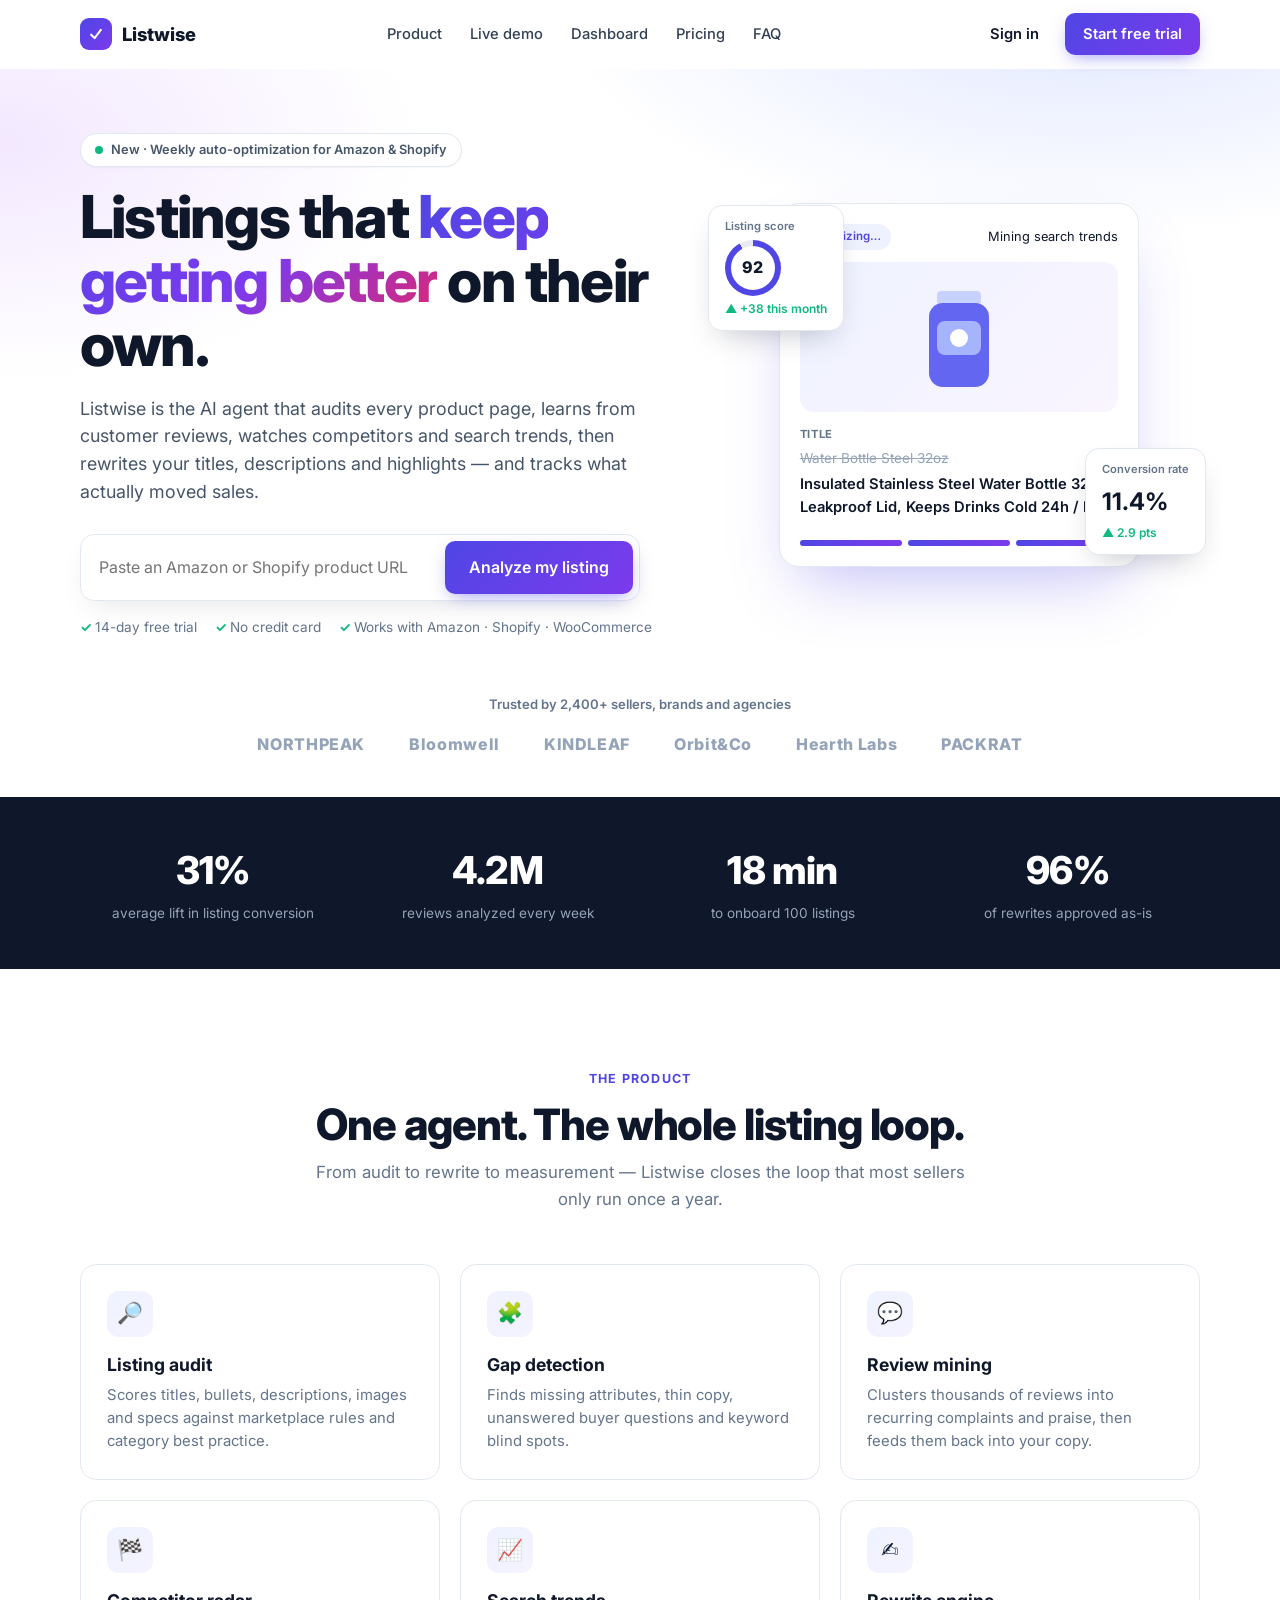
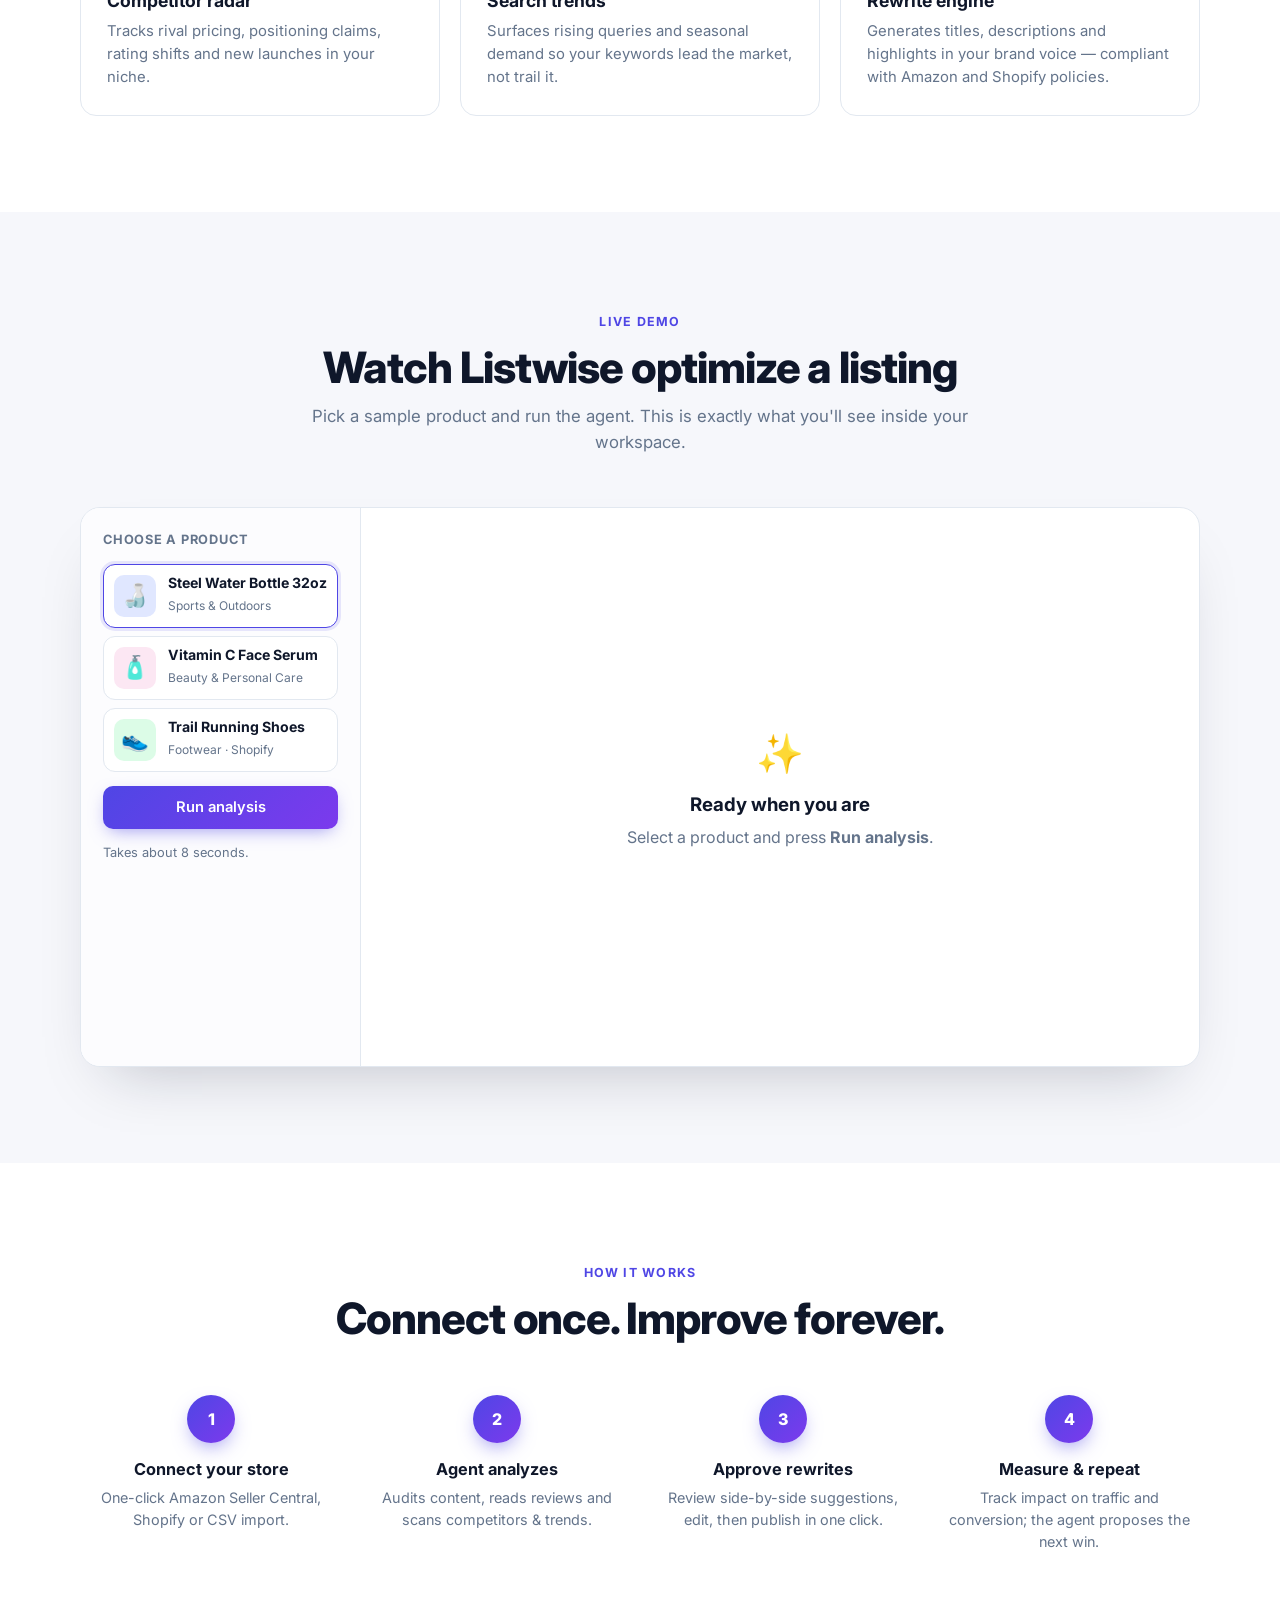
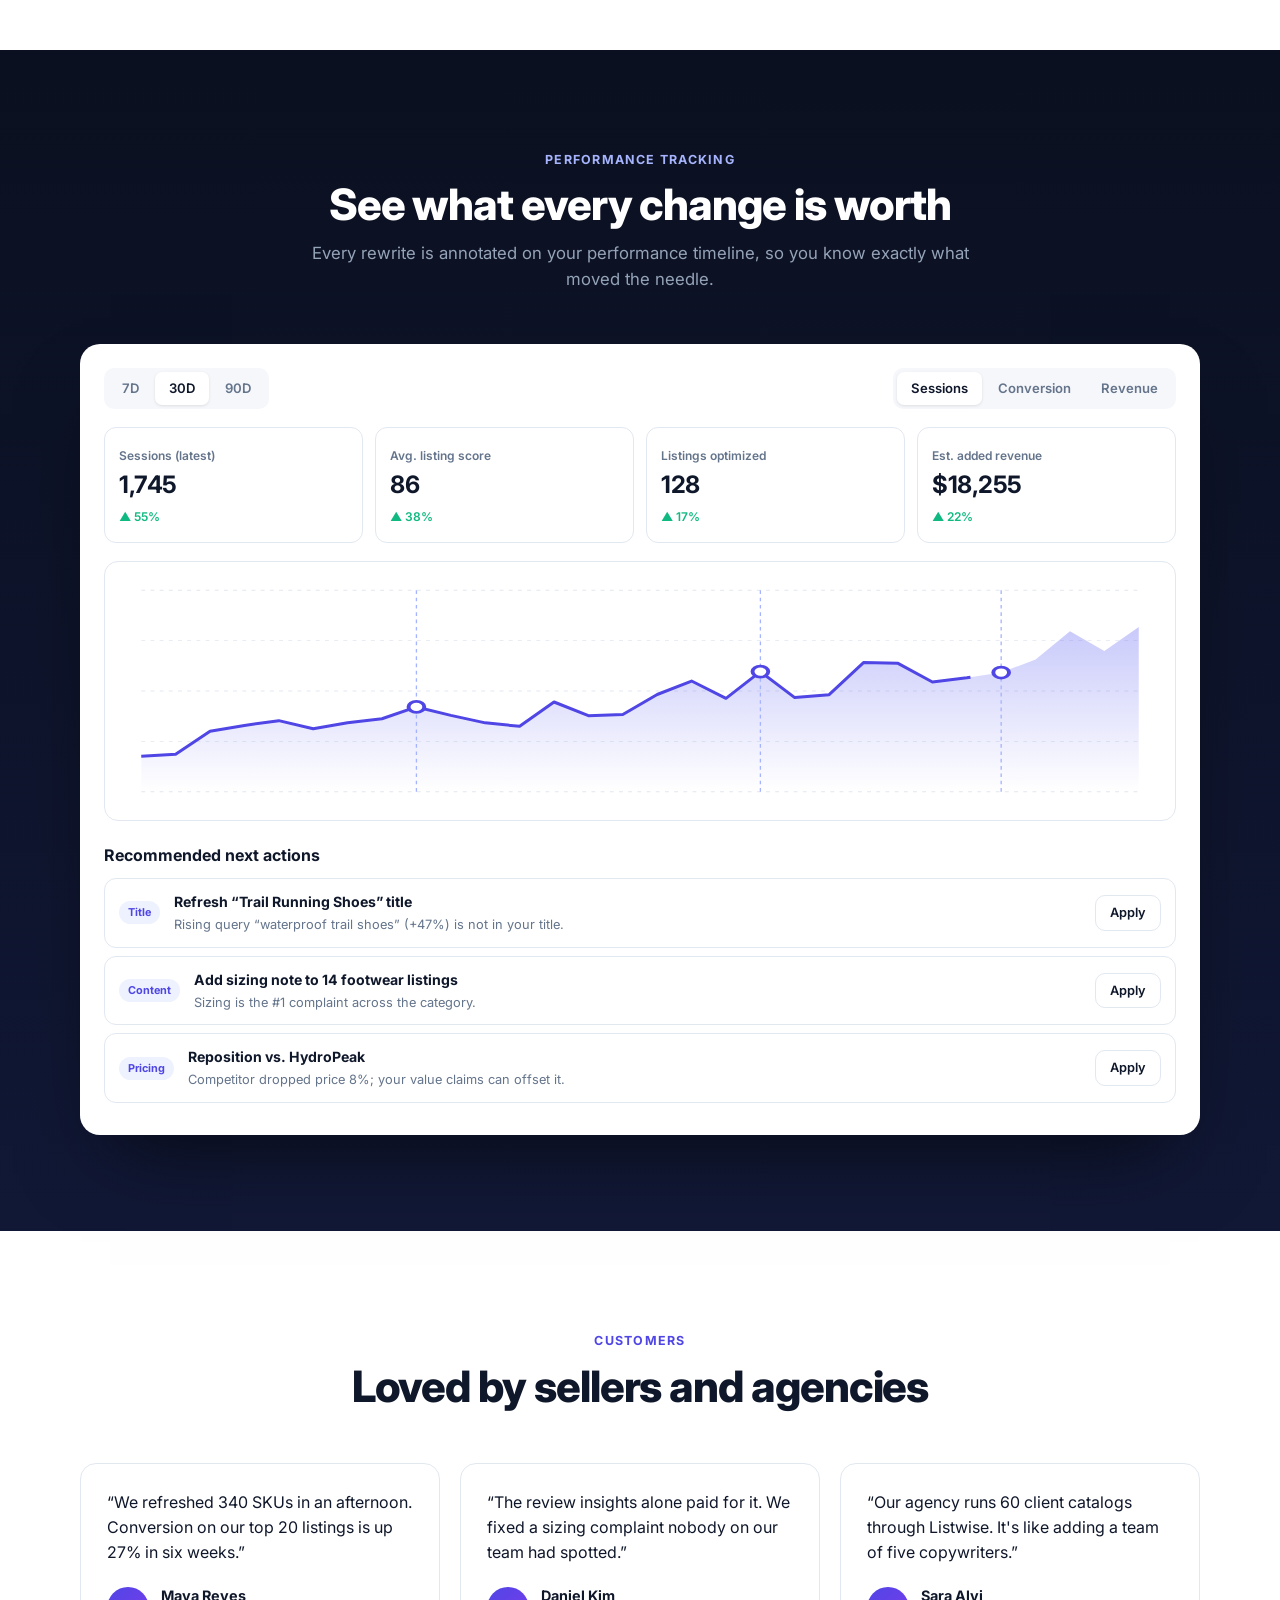
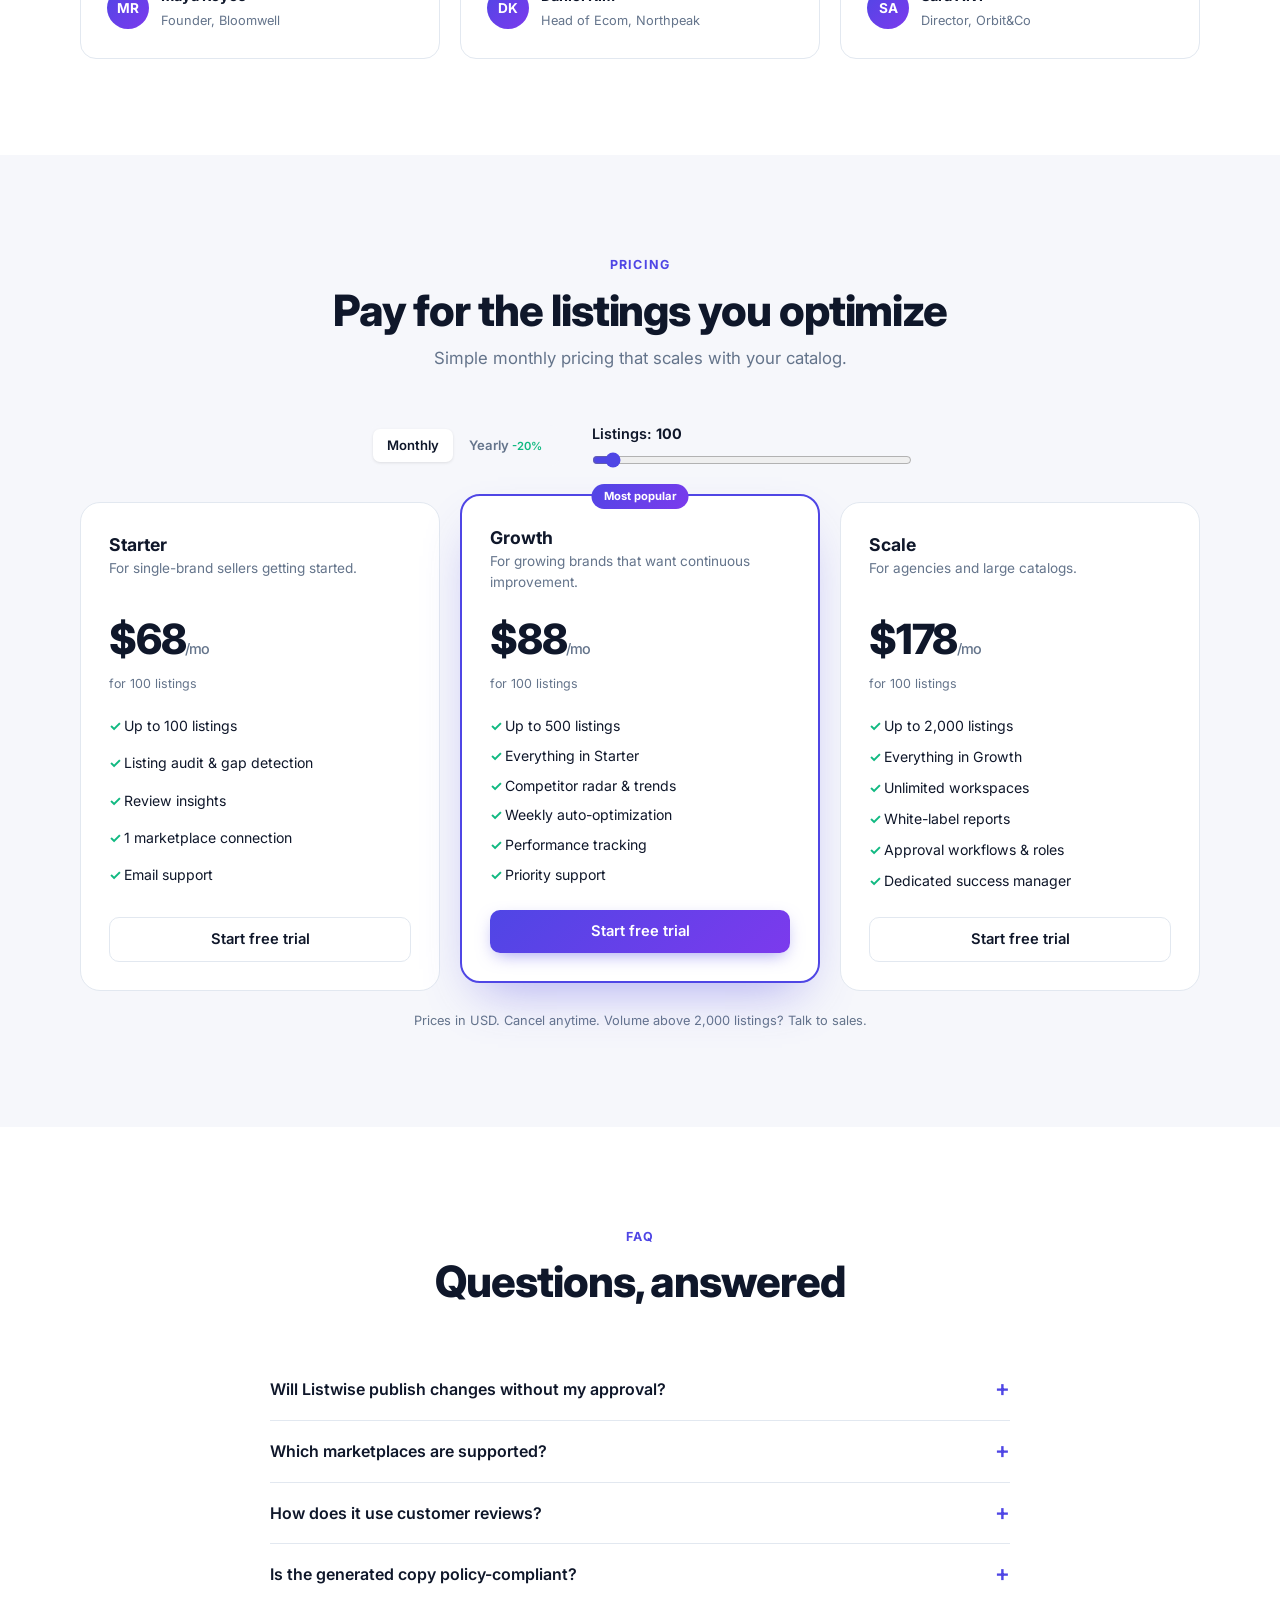
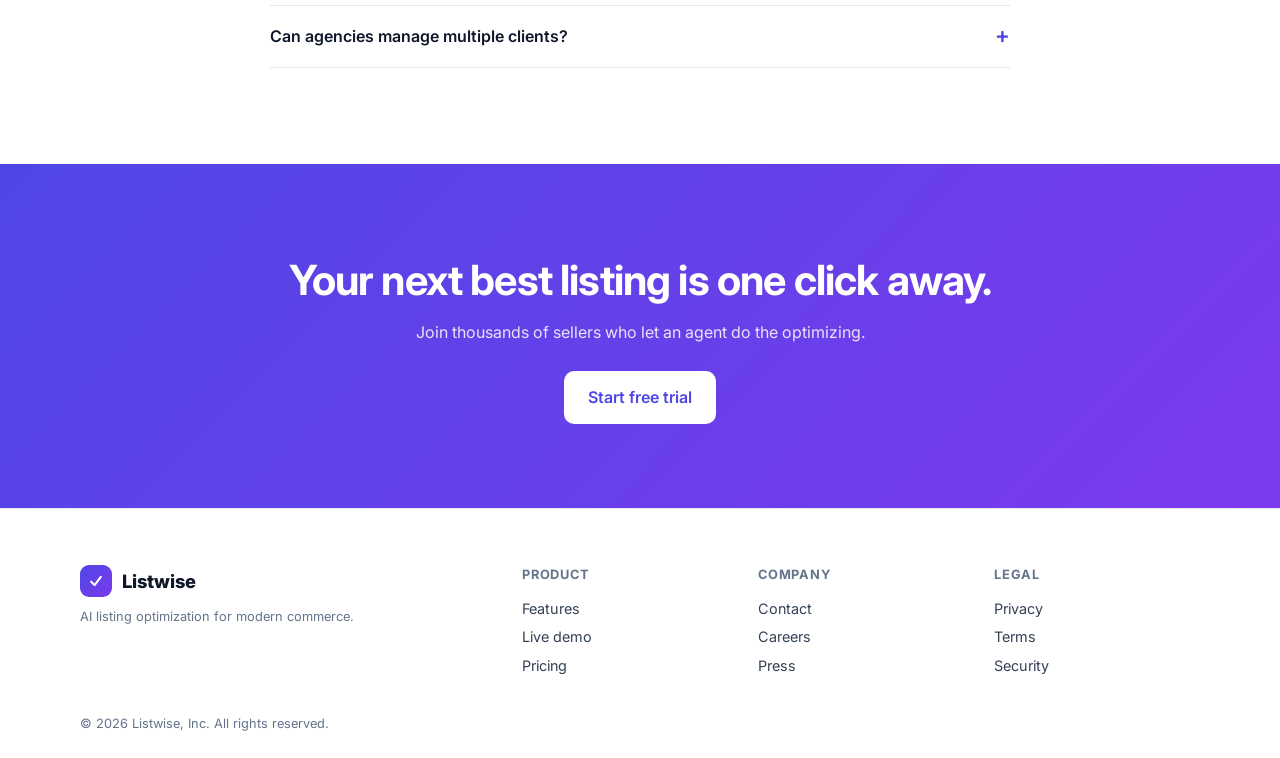
==== workspace.html @ d7d8f2b6 "Add workspace app page and demo option after sign-up Trial and sign-in now redirect to an internal w" ====
<!doctype html>
<html lang="en">
<head>
<meta charset="utf-8">
<meta name="viewport" content="width=device-width,initial-scale=1">
<title>Workspace — Listwise</title>
<link rel="icon" href="data:image/svg+xml,<svg xmlns='http://www.w3.org/2000/svg' viewBox='0 0 32 32'><rect width='32' height='32' rx='8' fill='%234f46e5'/><path d='M9 17l5 5 9-12' stroke='white' stroke-width='3' fill='none' stroke-linecap='round' stroke-linejoin='round'/></svg>">
<link href="https://fonts.googleapis.com/css2?family=Inter:wght@400;500;600;700;800&display=swap" rel="stylesheet">
<link rel="stylesheet" href="styles.css">
<link rel="stylesheet" href="workspace.css">
</head>
<body class="ws">
<div class="shell">
  <aside class="side" id="side">
    <a href="workspace.html" class="brand"><span class="logo"><svg viewBox="0 0 32 32" width="22" height="22"><path d="M9 17l5 5 9-12" stroke="#fff" stroke-width="3" fill="none" stroke-linecap="round" stroke-linejoin="round"/></svg></span>Listwise</a>
    <nav id="menu">
      <button class="on" data-v="overview">📊 Overview</button>
      <button data-v="listings">📦 Listings</button>
      <button data-v="insights">💡 Insights</button>
      <button data-v="queue">✅ Approval queue <em id="qbadge">0</em></button>
      <button data-v="settings">⚙️ Settings</button>
    </nav>
    <div class="side-foot">
      <div class="trial"><b id="trialDays">14 days left</b><span>on your free trial</span><i><u style="width:7%"></u></i><button class="btn primary block" id="upg">Upgrade plan</button></div>
      <a href="index.html" class="back">← Back to website</a>
    </div>
  </aside>

  <div class="main">
    <header class="top">
      <button class="burger" id="sb" aria-label="Menu"><span></span><span></span></button>
      <h1 id="vt">Overview</h1>
      <div class="top-r">
        <button class="btn out" id="syncBtn">⟳ Sync store</button>
        <div class="user" id="user"><i id="av">U</i><span id="em"></span><div class="dd" id="dd" hidden><button id="out">Sign out</button></div></div>
      </div>
    </header>

    <section class="view on" id="v-overview">
      <div class="welcome" id="welcome">
        <div><h2>Welcome to Listwise 👋</h2><p>We loaded a sample catalog so you can explore. Optimize a listing to see it in action.</p></div>
        <div class="wbtns"><button class="btn light" id="tour">Optimize first listing</button><button class="x2" id="wx" aria-label="Dismiss">×</button></div>
      </div>
      <div class="kpis" id="kpis"></div>
      <div class="two">
        <div class="panel"><div class="ph"><h3>Sessions &amp; conversion</h3><div class="seg" id="rng"><button data-r="7">7D</button><button class="on" data-r="30">30D</button></div></div><div class="chart-wrap" style="height:240px"><svg id="chart" viewBox="0 0 800 240" preserveAspectRatio="none"></svg></div></div>
        <div class="panel"><div class="ph"><h3>Next best actions</h3></div><div id="next"></div></div>
      </div>
    </section>

    <section class="view" id="v-listings">
      <div class="toolbar"><input id="q" placeholder="Search listings…"><select id="flt"><option value="all">All</option><option value="low">Needs work (&lt;60)</option><option value="done">Optimized</option></select><button class="btn primary" id="optAll">Optimize all low-score</button></div>
      <div class="panel flush"><table class="tbl"><thead><tr><th>Product</th><th>Channel</th><th>Score</th><th>Status</th><th></th></tr></thead><tbody id="rows"></tbody></table></div>
    </section>

    <section class="view" id="v-insights">
      <div class="two">
        <div class="panel"><div class="ph"><h3>Top customer complaints</h3></div><div id="complaints" class="themes"></div></div>
        <div class="panel"><div class="ph"><h3>Rising search terms</h3></div><div id="trends" class="kws"></div><div class="ph" style="margin-top:22px"><h3>Competitor moves</h3></div><div id="moves"></div></div>
      </div>
    </section>

    <section class="view" id="v-queue">
      <div id="queueList"></div>
    </section>

    <section class="view" id="v-settings">
      <div class="panel" style="max-width:640px">
        <div class="ph"><h3>Connections</h3></div>
        <div class="conn"><span>🛒 Amazon Seller Central</span><button class="btn out" data-c="Amazon">Connect</button></div>
        <div class="conn"><span>🛍️ Shopify</span><button class="btn out" data-c="Shopify">Connect</button></div>
        <div class="conn"><span>🧾 CSV import</span><button class="btn out" data-c="CSV">Upload</button></div>
        <div class="ph" style="margin-top:24px"><h3>Preferences</h3></div>
        <label class="tg"><input type="checkbox" id="auto"> Weekly auto-optimization (requires approval)</label>
        <label class="tg"><input type="checkbox" id="mail" checked> Email me when new insights are found</label>
      </div>
    </section>
  </div>
</div>

<div class="drawer" id="drawer" hidden>
  <div class="dback" id="dback"></div>
  <div class="dpanel"><button class="x" id="dx" aria-label="Close">×</button><div id="dbody"></div></div>
</div>
<div class="toast" id="toast" hidden></div>
<script src="workspace.js"></script>
</body>
</html>
---- styles.css ----
:root{--bg:#fff;--ink:#0f172a;--mut:#64748b;--line:#e2e8f0;--tint:#f6f7fb;--pri:#4f46e5;--pri2:#7c3aed;--ok:#10b981;--warn:#f59e0b;--bad:#ef4444;--r:16px}
*{box-sizing:border-box;margin:0;padding:0}
html{scroll-behavior:smooth;scroll-padding-top:76px}
body{font-family:Inter,system-ui,sans-serif;color:var(--ink);background:var(--bg);line-height:1.55;-webkit-font-smoothing:antialiased}
a{color:inherit;text-decoration:none}
button{font:inherit;cursor:pointer;border:0;background:none;color:inherit}
.wrap{max-width:1160px;margin:0 auto;padding:0 20px}
.narrow{max-width:780px}
.muted{color:var(--mut)}.tiny{font-size:.8rem}.center{text-align:center}
[hidden]{display:none!important}

.btn{display:inline-flex;align-items:center;justify-content:center;gap:8px;padding:10px 18px;border-radius:10px;font-weight:600;font-size:.92rem;transition:.2s}
.btn.primary{background:linear-gradient(135deg,var(--pri),var(--pri2));color:#fff;box-shadow:0 6px 18px -6px rgba(79,70,229,.6)}
.btn.primary:hover{transform:translateY(-1px);box-shadow:0 10px 24px -6px rgba(79,70,229,.7)}
.btn.ghost:hover{background:var(--tint)}
.btn.light{background:#fff;color:var(--pri)}
.btn.lg{padding:14px 24px;font-size:1rem}.btn.block{width:100%}
.btn.out{border:1px solid var(--line)}.btn.out:hover{border-color:var(--pri);color:var(--pri)}

/* nav */
.nav{position:sticky;top:0;z-index:50;background:rgba(255,255,255,.85);backdrop-filter:blur(12px);border-bottom:1px solid transparent;transition:.2s}
.nav.sc{border-color:var(--line)}
.nav-in{display:flex;align-items:center;justify-content:space-between;height:68px;gap:20px}
.brand{display:flex;align-items:center;gap:10px;font-weight:800;font-size:1.15rem}
.logo{width:32px;height:32px;border-radius:9px;background:linear-gradient(135deg,var(--pri),var(--pri2));display:grid;place-items:center}
.links{display:flex;gap:28px;font-size:.92rem;font-weight:500;color:#334155}
.links a:hover{color:var(--pri)}
.nav-cta{display:flex;gap:8px;align-items:center}
.burger{display:none;width:40px;height:40px;flex-direction:column;justify-content:center;gap:5px;align-items:center}
.burger span{width:20px;height:2px;background:var(--ink);transition:.2s}

/* hero */
.hero{padding:64px 0 0;background:radial-gradient(900px 400px at 85% -10%,#e0e7ff 0,transparent 60%),radial-gradient(700px 400px at 0 10%,#f3e8ff 0,transparent 60%)}
.hero-grid{display:grid;grid-template-columns:1.1fr .9fr;gap:48px;align-items:center}
.pill{display:inline-flex;align-items:center;gap:8px;background:#fff;border:1px solid var(--line);padding:6px 14px;border-radius:99px;font-size:.8rem;font-weight:600;color:#475569;box-shadow:0 1px 2px rgba(0,0,0,.04)}
.dot{width:8px;height:8px;border-radius:50%;background:var(--ok);box-shadow:0 0 0 0 rgba(16,185,129,.6);animation:pulse 2s infinite}
@keyframes pulse{70%{box-shadow:0 0 0 8px rgba(16,185,129,0)}100%{box-shadow:0 0 0 0 rgba(16,185,129,0)}}
h1{font-size:clamp(2.2rem,5vw,3.7rem);line-height:1.08;letter-spacing:-.03em;font-weight:800;margin:18px 0}
.grad{background:linear-gradient(135deg,var(--pri),var(--pri2) 60%,#db2777);-webkit-background-clip:text;background-clip:text;color:transparent}
.lead{font-size:1.12rem;color:#475569;max-width:560px}
.hero-form{display:flex;gap:10px;margin:28px 0 16px;background:#fff;border:1px solid var(--line);padding:6px;border-radius:14px;box-shadow:0 10px 30px -12px rgba(15,23,42,.15);max-width:560px}
.hero-form input{flex:1;border:0;outline:0;padding:0 12px;font:inherit;min-width:0;background:none}
.ticks{display:flex;flex-wrap:wrap;gap:6px 18px;list-style:none;font-size:.85rem;color:var(--mut)}
.ticks li:before{content:"✓ ";color:var(--ok);font-weight:700}
.hero-visual{position:relative;min-height:420px;display:grid;place-items:center}
.listing-card{width:100%;max-width:360px;background:#fff;border:1px solid var(--line);border-radius:20px;padding:20px;box-shadow:0 30px 60px -20px rgba(79,70,229,.35);animation:bob 6s ease-in-out infinite}
@keyframes bob{50%{transform:translateY(-8px)}}
.lc-top{display:flex;justify-content:space-between;align-items:center;margin-bottom:12px}
.chip{background:#eef2ff;color:var(--pri);font-weight:600;font-size:.72rem;padding:4px 10px;border-radius:99px}
.lc-img{background:linear-gradient(135deg,#eef2ff,#faf5ff);border-radius:14px;height:150px;display:grid;place-items:center;margin-bottom:14px}
.lc-img svg{height:120px}
.lc-label{font-size:.7rem;font-weight:700;text-transform:uppercase;letter-spacing:.06em;color:var(--mut);margin-bottom:4px}
.diff s{display:block;color:#94a3b8;font-size:.85rem}
.diff span{display:block;font-weight:600;font-size:.92rem;min-height:3.9em;margin-top:4px}
.diff span:after{content:"▍";color:var(--pri);animation:blink 1s steps(1) infinite}
@keyframes blink{50%{opacity:0}}
.lc-bars{display:flex;gap:6px;margin-top:10px}
.lc-bars i{flex:1;height:6px;border-radius:9px;background:linear-gradient(90deg,var(--pri),var(--pri2));animation:fill 3s ease-in-out infinite alternate}
.lc-bars i:nth-child(2){animation-delay:.4s}.lc-bars i:nth-child(3){animation-delay:.8s}
@keyframes fill{from{opacity:.25}to{opacity:1}}
.float-card{position:absolute;background:#fff;border:1px solid var(--line);border-radius:14px;padding:12px 16px;box-shadow:0 14px 30px -12px rgba(15,23,42,.25);display:grid;gap:4px;z-index:2}
.float-card small{font-size:.7rem;color:var(--mut);font-weight:600}
.float-card .big{font-size:1.5rem}
.c1{left:-10px;top:30px;animation:bob 5s ease-in-out infinite}
.c2{right:-6px;bottom:40px;animation:bob 7s ease-in-out infinite reverse}
.up{color:var(--ok);font-style:normal;font-size:.75rem;font-weight:600}
.ring{--v:50;width:84px;height:84px;border-radius:50%;display:grid;place-items:center;background:conic-gradient(var(--c,var(--pri)) calc(var(--v)*1%),#e8eaf6 0);position:relative}
.ring:before{content:"";position:absolute;inset:9px;background:#fff;border-radius:50%}
.ring b{position:relative;font-size:1.5rem;font-weight:800}
.ring.mini{width:56px;height:56px}.ring.mini:before{inset:6px}.ring.mini b{font-size:1rem}
.trust{padding:56px 20px 40px;text-align:center}
.trust p{font-size:.82rem;color:var(--mut);font-weight:600;margin-bottom:18px}
.logos{display:flex;flex-wrap:wrap;justify-content:center;gap:18px 44px;color:#94a3b8;font-weight:800;letter-spacing:.04em}

/* stats */
.stats{background:var(--ink);color:#fff;padding:44px 0}
.stat-grid{display:grid;grid-template-columns:repeat(4,1fr);gap:20px;text-align:center}
.stat-grid b{display:block;font-size:2.4rem;font-weight:800;letter-spacing:-.02em}
.stat-grid span{color:#94a3b8;font-size:.85rem}

/* sections */
.section{padding:96px 0}
.section.tint{background:var(--tint)}
.section.dark{background:linear-gradient(180deg,#0b1020,#111836);color:#fff}
.head{text-align:center;max-width:680px;margin:0 auto 52px}
.head h2{font-size:clamp(1.8rem,3.4vw,2.7rem);letter-spacing:-.025em;line-height:1.15;font-weight:800;margin:10px 0}
.head p{color:var(--mut);font-size:1.05rem}
.head.light p{color:#94a3b8}
.eyebrow{font-size:.78rem;font-weight:700;color:var(--pri);text-transform:uppercase;letter-spacing:.1em}
.dark .eyebrow{color:#a5b4fc}
.feat-grid{display:grid;grid-template-columns:repeat(3,1fr);gap:20px}
.feat{background:#fff;border:1px solid var(--line);border-radius:var(--r);padding:26px;transition:.25s}
.feat:hover{transform:translateY(-4px);box-shadow:0 20px 40px -20px rgba(79,70,229,.35);border-color:#c7d2fe}
.ico{width:46px;height:46px;border-radius:12px;background:linear-gradient(135deg,#eef2ff,#f5f3ff);display:grid;place-items:center;font-size:1.3rem;margin-bottom:14px}
.feat h3{font-size:1.1rem;margin-bottom:6px}.feat p{color:var(--mut);font-size:.93rem}

/* demo */
.demo{display:grid;grid-template-columns:280px 1fr;background:#fff;border:1px solid var(--line);border-radius:20px;overflow:hidden;box-shadow:0 30px 60px -30px rgba(15,23,42,.25);min-height:560px}
.demo-side{padding:22px;border-right:1px solid var(--line);background:#fcfcfe;display:flex;flex-direction:column;gap:14px}
.demo-side h4{font-size:.8rem;text-transform:uppercase;letter-spacing:.06em;color:var(--mut)}
.samples{display:grid;gap:8px}
.sample{display:flex;gap:12px;align-items:center;text-align:left;padding:10px;border:1px solid var(--line);border-radius:12px;background:#fff;transition:.15s}
.sample:hover{border-color:#a5b4fc}
.sample.on{border-color:var(--pri);box-shadow:0 0 0 3px rgba(79,70,229,.12)}
.sample .th{width:42px;height:42px;border-radius:10px;display:grid;place-items:center;font-size:1.4rem;flex:none}
.sample b{display:block;font-size:.88rem;line-height:1.2}.sample span{font-size:.75rem;color:var(--mut)}
.demo-main{padding:28px;min-width:0}
.empty{height:100%;display:grid;place-content:center;text-align:center;color:var(--mut);gap:6px}
.spark{font-size:2.4rem}
.empty h3{color:var(--ink)}
.progress{max-width:460px;margin:60px auto}
.progress h3{margin-bottom:18px}
#steps{list-style:none;display:grid;gap:12px;margin-bottom:22px}
#steps li{display:flex;gap:12px;align-items:center;color:#94a3b8;font-size:.92rem;transition:.3s}
#steps li:before{content:"";width:20px;height:20px;border-radius:50%;border:2px solid var(--line);flex:none}
#steps li.run{color:var(--ink)}
#steps li.run:before{border-color:var(--pri);border-top-color:transparent;animation:spin .8s linear infinite}
#steps li.done{color:var(--ink)}
#steps li.done:before{content:"✓";background:var(--ok);border-color:var(--ok);color:#fff;font-size:.7rem;display:grid;place-items:center;font-weight:700}
@keyframes spin{to{transform:rotate(360deg)}}
.bar{height:6px;background:var(--line);border-radius:9px;overflow:hidden}
.bar i{display:block;height:100%;width:0;background:linear-gradient(90deg,var(--pri),var(--pri2));transition:width .4s}
.tabs{display:flex;gap:4px;border-bottom:1px solid var(--line);margin-bottom:22px;overflow-x:auto}
.tabs button{padding:10px 16px;font-weight:600;font-size:.9rem;color:var(--mut);border-bottom:2px solid transparent;white-space:nowrap}
.tabs button.on{color:var(--pri);border-color:var(--pri)}
.pane{display:none;animation:fade .35s}.pane.on{display:block}
@keyframes fade{from{opacity:0;transform:translateY(6px)}}
.audit-top{display:grid;grid-template-columns:auto 1fr;gap:24px;align-items:center;margin-bottom:22px}
.audit-top .ring{width:112px;height:112px}.audit-top .ring b{font-size:2rem}
.subs{display:grid;grid-template-columns:repeat(2,1fr);gap:10px 24px}
.sub{font-size:.8rem}.sub div{display:flex;justify-content:space-between;margin-bottom:3px;font-weight:600}
.sub i{display:block;height:6px;border-radius:9px;background:var(--line);overflow:hidden}
.sub i u{display:block;height:100%;border-radius:9px;background:var(--c);width:0;transition:width 1s}
.issues{display:grid;gap:10px}
.issue{display:flex;gap:12px;padding:12px 14px;border:1px solid var(--line);border-radius:12px;align-items:flex-start}
.sev{font-size:.65rem;font-weight:800;text-transform:uppercase;padding:3px 8px;border-radius:6px;flex:none;margin-top:2px}
.sev.high{background:#fee2e2;color:#b91c1c}.sev.med{background:#fef3c7;color:#b45309}.sev.low{background:#dbeafe;color:#1d4ed8}
.issue b{font-size:.9rem;display:block}.issue span{font-size:.82rem;color:var(--mut)}
.pane h4{margin:0 0 12px;font-size:.95rem}
.themes{display:grid;gap:12px;margin-bottom:22px}
.theme{display:grid;grid-template-columns:150px 1fr 54px;gap:12px;align-items:center;font-size:.86rem}
.theme i{height:10px;background:var(--line);border-radius:9px;overflow:hidden;display:block}
.theme u{display:block;height:100%;width:0;transition:width 1s;border-radius:9px}
.theme.neg u{background:linear-gradient(90deg,#f87171,var(--bad))}.theme.pos u{background:linear-gradient(90deg,#34d399,var(--ok))}
.theme em{font-style:normal;color:var(--mut);text-align:right}
.quote{background:var(--tint);border-radius:12px;padding:12px 14px;font-size:.85rem;margin-bottom:8px}
.quote small{display:block;color:var(--mut);margin-top:2px}
table.cmp{width:100%;border-collapse:collapse;font-size:.85rem;margin-bottom:22px}
.cmp th,.cmp td{padding:10px 8px;text-align:left;border-bottom:1px solid var(--line)}
.cmp th{font-size:.72rem;text-transform:uppercase;letter-spacing:.05em;color:var(--mut)}
.cmp tr.me td{background:#eef2ff;font-weight:600}
.kws{display:flex;flex-wrap:wrap;gap:8px}
.kw{border:1px solid var(--line);border-radius:99px;padding:6px 12px;font-size:.82rem;display:flex;gap:8px}
.kw b{color:var(--ok)}
.rw{display:grid;gap:16px}
.rw-box{border:1px solid var(--line);border-radius:14px;padding:16px}
.rw-box.new{border-color:#a5b4fc;background:#fafaff}
.rw-box h5{font-size:.7rem;text-transform:uppercase;letter-spacing:.07em;color:var(--mut);margin-bottom:6px;display:flex;justify-content:space-between;align-items:center}
.rw-box.new h5{color:var(--pri)}
.rw-box p,.rw-box li{font-size:.9rem}
.rw-box ul{padding-left:18px;display:grid;gap:4px}
.rw-box s{color:#94a3b8}
.actions{display:flex;gap:10px;margin-top:6px;flex-wrap:wrap}

/* how */
.steps-row{display:grid;grid-template-columns:repeat(4,1fr);gap:24px;position:relative}
.st{text-align:center;padding:0 8px}
.st span{width:48px;height:48px;border-radius:50%;background:linear-gradient(135deg,var(--pri),var(--pri2));color:#fff;font-weight:800;display:grid;place-items:center;margin:0 auto 14px;box-shadow:0 8px 20px -6px rgba(79,70,229,.6)}
.st h3{font-size:1.02rem;margin-bottom:4px}.st p{color:var(--mut);font-size:.9rem}

/* dashboard */
.dash{background:#fff;color:var(--ink);border-radius:20px;padding:24px;box-shadow:0 40px 80px -30px rgba(0,0,0,.6)}
.dash-top{display:flex;justify-content:space-between;gap:12px;flex-wrap:wrap;margin-bottom:18px}
.seg{display:inline-flex;background:var(--tint);padding:4px;border-radius:10px;gap:2px}
.seg button{padding:6px 14px;border-radius:7px;font-size:.82rem;font-weight:600;color:var(--mut)}
.seg button.on{background:#fff;color:var(--ink);box-shadow:0 1px 3px rgba(0,0,0,.1)}
.seg em{font-style:normal;color:var(--ok);font-size:.7rem}
.kpis{display:grid;grid-template-columns:repeat(4,1fr);gap:12px;margin-bottom:18px}
.kpi{border:1px solid var(--line);border-radius:12px;padding:14px}
.kpi small{color:var(--mut);font-size:.75rem;font-weight:600}.kpi b{display:block;font-size:1.5rem;letter-spacing:-.02em}
.chart-wrap{position:relative;height:260px;border:1px solid var(--line);border-radius:14px;padding:10px;margin-bottom:22px}
#chart{width:100%;height:100%;display:block}
.tip{position:absolute;background:var(--ink);color:#fff;font-size:.75rem;padding:6px 10px;border-radius:8px;pointer-events:none;transform:translate(-50%,-120%);white-space:nowrap}
.recs h4{margin-bottom:10px}
.rec{display:flex;gap:14px;align-items:center;padding:12px 14px;border:1px solid var(--line);border-radius:12px;margin-bottom:8px;transition:.25s}
.rec .tag{font-size:.68rem;font-weight:700;background:#eef2ff;color:var(--pri);padding:3px 9px;border-radius:99px;flex:none}
.rec p{flex:1;font-size:.88rem}.rec p b{display:block}.rec p span{color:var(--mut);font-size:.8rem}
.rec .btn{padding:7px 14px;font-size:.8rem}
.rec.done{opacity:.55;background:#f0fdf4}

/* quotes */
.quotes{display:grid;grid-template-columns:repeat(3,1fr);gap:20px}
figure{border:1px solid var(--line);border-radius:var(--r);padding:26px;background:#fff}
blockquote{font-size:1rem;margin-bottom:20px}
figcaption{display:flex;gap:12px;align-items:center}
figcaption i{width:42px;height:42px;border-radius:50%;background:linear-gradient(135deg,var(--pri),var(--pri2));color:#fff;display:grid;place-items:center;font-style:normal;font-weight:700;font-size:.85rem}
figcaption b{display:block;font-size:.9rem}figcaption span{font-size:.8rem;color:var(--mut)}

/* pricing */
.price-ctl{display:flex;justify-content:center;align-items:center;gap:32px;flex-wrap:wrap;margin-bottom:34px}
.slider{display:grid;gap:6px;width:320px;font-size:.9rem;font-weight:600}
.slider input{accent-color:var(--pri);width:100%}
.plans{display:grid;grid-template-columns:repeat(3,1fr);gap:20px;margin-bottom:20px}
.plan{background:#fff;border:1px solid var(--line);border-radius:20px;padding:28px;display:flex;flex-direction:column;position:relative;transition:.25s}
.plan.pop{border:2px solid var(--pri);box-shadow:0 24px 50px -20px rgba(79,70,229,.45);transform:translateY(-8px)}
.plan .badge{position:absolute;top:-12px;left:50%;transform:translateX(-50%);background:linear-gradient(135deg,var(--pri),var(--pri2));color:#fff;font-size:.7rem;font-weight:700;padding:4px 12px;border-radius:99px}
.plan h3{font-size:1.1rem}.plan .d{color:var(--mut);font-size:.85rem;min-height:2.6em}
.plan .pr{font-size:2.6rem;font-weight:800;letter-spacing:-.03em;margin:14px 0 2px}.plan .pr small{font-size:.9rem;color:var(--mut);font-weight:500}
.plan .per{font-size:.78rem;color:var(--mut);margin-bottom:16px}
.plan ul{list-style:none;display:grid;gap:8px;margin:6px 0 24px;font-size:.88rem;flex:1}
.plan li:before{content:"✓ ";color:var(--ok);font-weight:700}
.plan.off{opacity:.5}

/* faq */
.faq details{border-bottom:1px solid var(--line);padding:18px 0}
.faq summary{cursor:pointer;font-weight:600;list-style:none;display:flex;justify-content:space-between;gap:12px}
.faq summary:after{content:"+";font-size:1.4rem;line-height:1;color:var(--pri);transition:.2s}
.faq details[open] summary:after{transform:rotate(45deg)}
.faq p{color:var(--mut);margin-top:10px}

.cta{background:linear-gradient(135deg,var(--pri),var(--pri2));color:#fff;text-align:center;padding:84px 0}
.cta h2{font-size:clamp(1.8rem,3.5vw,2.6rem);letter-spacing:-.02em;margin-bottom:8px}.cta p{opacity:.85;margin-bottom:26px}

.foot{padding:56px 0 24px;border-top:1px solid var(--line)}
.foot-in{display:grid;grid-template-columns:2fr 1fr 1fr 1fr;gap:30px;margin-bottom:34px}
.foot h5{font-size:.8rem;text-transform:uppercase;letter-spacing:.06em;margin-bottom:10px;color:var(--mut)}
.foot-in a:not(.brand){display:block;font-size:.9rem;padding:3px 0;color:#334155}
.foot-in a:hover{color:var(--pri)}
.foot .brand+p{margin-top:10px}

/* modal / toast */
.modal{position:fixed;inset:0;background:rgba(15,23,42,.55);backdrop-filter:blur(4px);z-index:100;display:grid;place-items:center;padding:20px;animation:fade .2s}
.modal .card{background:#fff;border-radius:20px;padding:32px;width:100%;max-width:420px;position:relative;animation:pop .25s}
@keyframes pop{from{transform:scale(.95);opacity:0}}
.x{position:absolute;right:14px;top:10px;font-size:1.8rem;color:var(--mut)}
.card h3{font-size:1.4rem;margin-bottom:4px}.card>div>p{color:var(--mut);font-size:.9rem;margin-bottom:18px}
.card form{display:grid;gap:12px}
.card label{display:grid;gap:4px;font-size:.8rem;font-weight:600}
.card input,.card select,.card textarea{font:inherit;padding:10px 12px;border:1px solid var(--line);border-radius:10px;outline:0}
.card input:focus,.card select:focus,.card textarea:focus{border-color:var(--pri);box-shadow:0 0 0 3px rgba(79,70,229,.15)}
.ok-ico{width:60px;height:60px;border-radius:50%;background:#d1fae5;color:var(--ok);display:grid;place-items:center;font-size:1.8rem;margin-bottom:14px}
.toast{position:fixed;bottom:24px;left:50%;transform:translateX(-50%);background:var(--ink);color:#fff;padding:12px 20px;border-radius:12px;font-size:.88rem;z-index:120;box-shadow:0 14px 30px rgba(0,0,0,.3);animation:fade .25s}

.reveal{opacity:0;transform:translateY(24px);transition:.7s cubic-bezier(.2,.7,.2,1)}
.reveal.in{opacity:1;transform:none}

@media(max-width:960px){
  .hero-grid,.demo{grid-template-columns:1fr}
  .hero-visual{min-height:380px}
  .demo-side{border-right:0;border-bottom:1px solid var(--line)}
  .feat-grid,.quotes,.plans{grid-template-columns:1fr 1fr}
  .steps-row,.stat-grid,.kpis{grid-template-columns:1fr 1fr}
  .plan.pop{transform:none}
}
@media(max-width:720px){
  .links{position:absolute;top:68px;left:0;right:0;background:#fff;flex-direction:column;padding:16px 20px;gap:14px;border-bottom:1px solid var(--line);display:none}
  .links.open{display:flex}
  .burger{display:flex}
  .nav-cta .ghost{display:none}
  .feat-grid,.quotes,.plans,.foot-in{grid-template-columns:1fr}
  .hero-form{flex-direction:column}
  .hero-form .btn{width:100%}
  .c1{left:0}.c2{right:0}
  .theme{grid-template-columns:100px 1fr 44px}
  .subs{grid-template-columns:1fr}
  .audit-top{grid-template-columns:1fr;justify-items:center}
  .section{padding:68px 0}
  .demo-main{padding:18px}
}

.or{display:flex;align-items:center;gap:10px;color:var(--mut);font-size:.78rem}.or:before,.or:after{content:"";flex:1;height:1px;background:var(--line)}
---- workspace.css ----
body.ws{background:#f6f7fb}
.shell{display:grid;grid-template-columns:240px 1fr;min-height:100vh}
.side{background:#fff;border-right:1px solid var(--line);padding:20px 14px;display:flex;flex-direction:column;gap:22px;position:sticky;top:0;height:100vh}
.side .brand{padding:0 8px}
#menu{display:grid;gap:4px}
#menu button{text-align:left;padding:10px 12px;border-radius:10px;font-weight:600;font-size:.9rem;color:#475569;display:flex;gap:8px;align-items:center}
#menu button:hover{background:var(--tint)}
#menu button.on{background:#eef2ff;color:var(--pri)}
#menu em{margin-left:auto;background:var(--pri);color:#fff;font-style:normal;font-size:.7rem;border-radius:99px;padding:1px 8px;display:none}
.side-foot{margin-top:auto;display:grid;gap:12px}
.trial{background:linear-gradient(135deg,#eef2ff,#faf5ff);border-radius:14px;padding:14px;display:grid;gap:4px;font-size:.8rem}
.trial span{color:var(--mut)}.trial i{display:block;height:5px;background:#fff;border-radius:9px;overflow:hidden;margin:6px 0 8px}.trial u{display:block;height:100%;background:var(--pri)}
.back{font-size:.82rem;color:var(--mut);padding:0 8px}
.main{min-width:0}
.top{height:68px;background:#fff;border-bottom:1px solid var(--line);display:flex;align-items:center;gap:14px;padding:0 24px;position:sticky;top:0;z-index:20}
.top h1{font-size:1.2rem;margin:0;letter-spacing:-.01em}
.top-r{margin-left:auto;display:flex;gap:12px;align-items:center}
.user{position:relative;display:flex;align-items:center;gap:8px;cursor:pointer;font-size:.85rem;font-weight:600}
.user i{width:34px;height:34px;border-radius:50%;background:linear-gradient(135deg,var(--pri),var(--pri2));color:#fff;display:grid;place-items:center;font-style:normal;font-weight:700}
.dd{position:absolute;right:0;top:44px;background:#fff;border:1px solid var(--line);border-radius:10px;box-shadow:0 14px 30px rgba(0,0,0,.12);padding:6px;min-width:140px}
.dd button{padding:8px 12px;width:100%;text-align:left;border-radius:8px;font-size:.85rem}.dd button:hover{background:var(--tint)}
.view{display:none;padding:24px;animation:fade .3s}.view.on{display:block}
.welcome{background:linear-gradient(135deg,var(--pri),var(--pri2));color:#fff;border-radius:16px;padding:22px 24px;display:flex;justify-content:space-between;gap:16px;align-items:center;margin-bottom:20px;flex-wrap:wrap}
.welcome h2{font-size:1.2rem}.welcome p{opacity:.85;font-size:.9rem}
.wbtns{display:flex;align-items:center;gap:8px}.x2{font-size:1.6rem;color:#fff;opacity:.7}
.view .kpis{margin-bottom:20px}
.two{display:grid;grid-template-columns:1.5fr 1fr;gap:20px}
.panel{background:#fff;border:1px solid var(--line);border-radius:16px;padding:20px;min-width:0}
.panel.flush{padding:0;overflow-x:auto}
.ph{display:flex;justify-content:space-between;align-items:center;margin-bottom:14px}.ph h3{font-size:1rem}
.toolbar{display:flex;gap:10px;margin-bottom:14px;flex-wrap:wrap}
.toolbar input,.toolbar select{font:inherit;padding:9px 12px;border:1px solid var(--line);border-radius:10px;background:#fff;outline:0}
.toolbar input{flex:1;min-width:180px}
.tbl{width:100%;border-collapse:collapse;font-size:.88rem}
.tbl th{text-align:left;font-size:.72rem;text-transform:uppercase;letter-spacing:.05em;color:var(--mut);padding:12px 16px;border-bottom:1px solid var(--line)}
.tbl td{padding:12px 16px;border-bottom:1px solid var(--line);vertical-align:middle}
.tbl tr:last-child td{border:0}
.pn{display:flex;gap:10px;align-items:center;font-weight:600}.pn i{width:36px;height:36px;border-radius:9px;display:grid;place-items:center;font-style:normal;flex:none}
.sc{display:inline-block;min-width:36px;text-align:center;padding:3px 10px;border-radius:99px;font-weight:700;font-size:.8rem;color:#fff}
.st-b{font-size:.75rem;font-weight:700;padding:3px 10px;border-radius:99px}
.st-b.todo{background:#fee2e2;color:#b91c1c}.st-b.pend{background:#fef3c7;color:#b45309}.st-b.ok{background:#d1fae5;color:#047857}.st-b.run{background:#e0e7ff;color:var(--pri)}
.btn.sm{padding:6px 12px;font-size:.8rem}
.conn{display:flex;justify-content:space-between;align-items:center;padding:12px 0;border-bottom:1px solid var(--line);font-weight:600;font-size:.92rem}
.tg{display:flex;gap:10px;padding:8px 0;font-size:.9rem}
.drawer{position:fixed;inset:0;z-index:90}
.dback{position:absolute;inset:0;background:rgba(15,23,42,.45)}
.dpanel{position:absolute;right:0;top:0;bottom:0;width:min(560px,100%);background:#fff;padding:28px;overflow:auto;animation:slide .25s;box-shadow:-20px 0 50px rgba(0,0,0,.15)}
@keyframes slide{from{transform:translateX(40px);opacity:0}}
.dpanel h3{font-size:1.2rem;margin-bottom:4px}.dpanel .x{position:absolute;right:16px;top:12px;font-size:1.8rem;color:var(--mut)}
.qi{background:#fff;border:1px solid var(--line);border-radius:14px;padding:16px;margin-bottom:12px}
.empty2{text-align:center;color:var(--mut);padding:60px 0}
.mv{font-size:.85rem;padding:8px 0;border-bottom:1px solid var(--line)}
@media(max-width:900px){
  .shell{grid-template-columns:1fr}
  .side{position:fixed;left:0;top:0;z-index:60;width:250px;transform:translateX(-100%);transition:.25s}
  .side.open{transform:none;box-shadow:0 0 0 100vmax rgba(15,23,42,.4)}
  .two{grid-template-columns:1fr}
  .top .burger{display:flex}
  #em{display:none}
  .view .kpis{grid-template-columns:1fr 1fr}
}
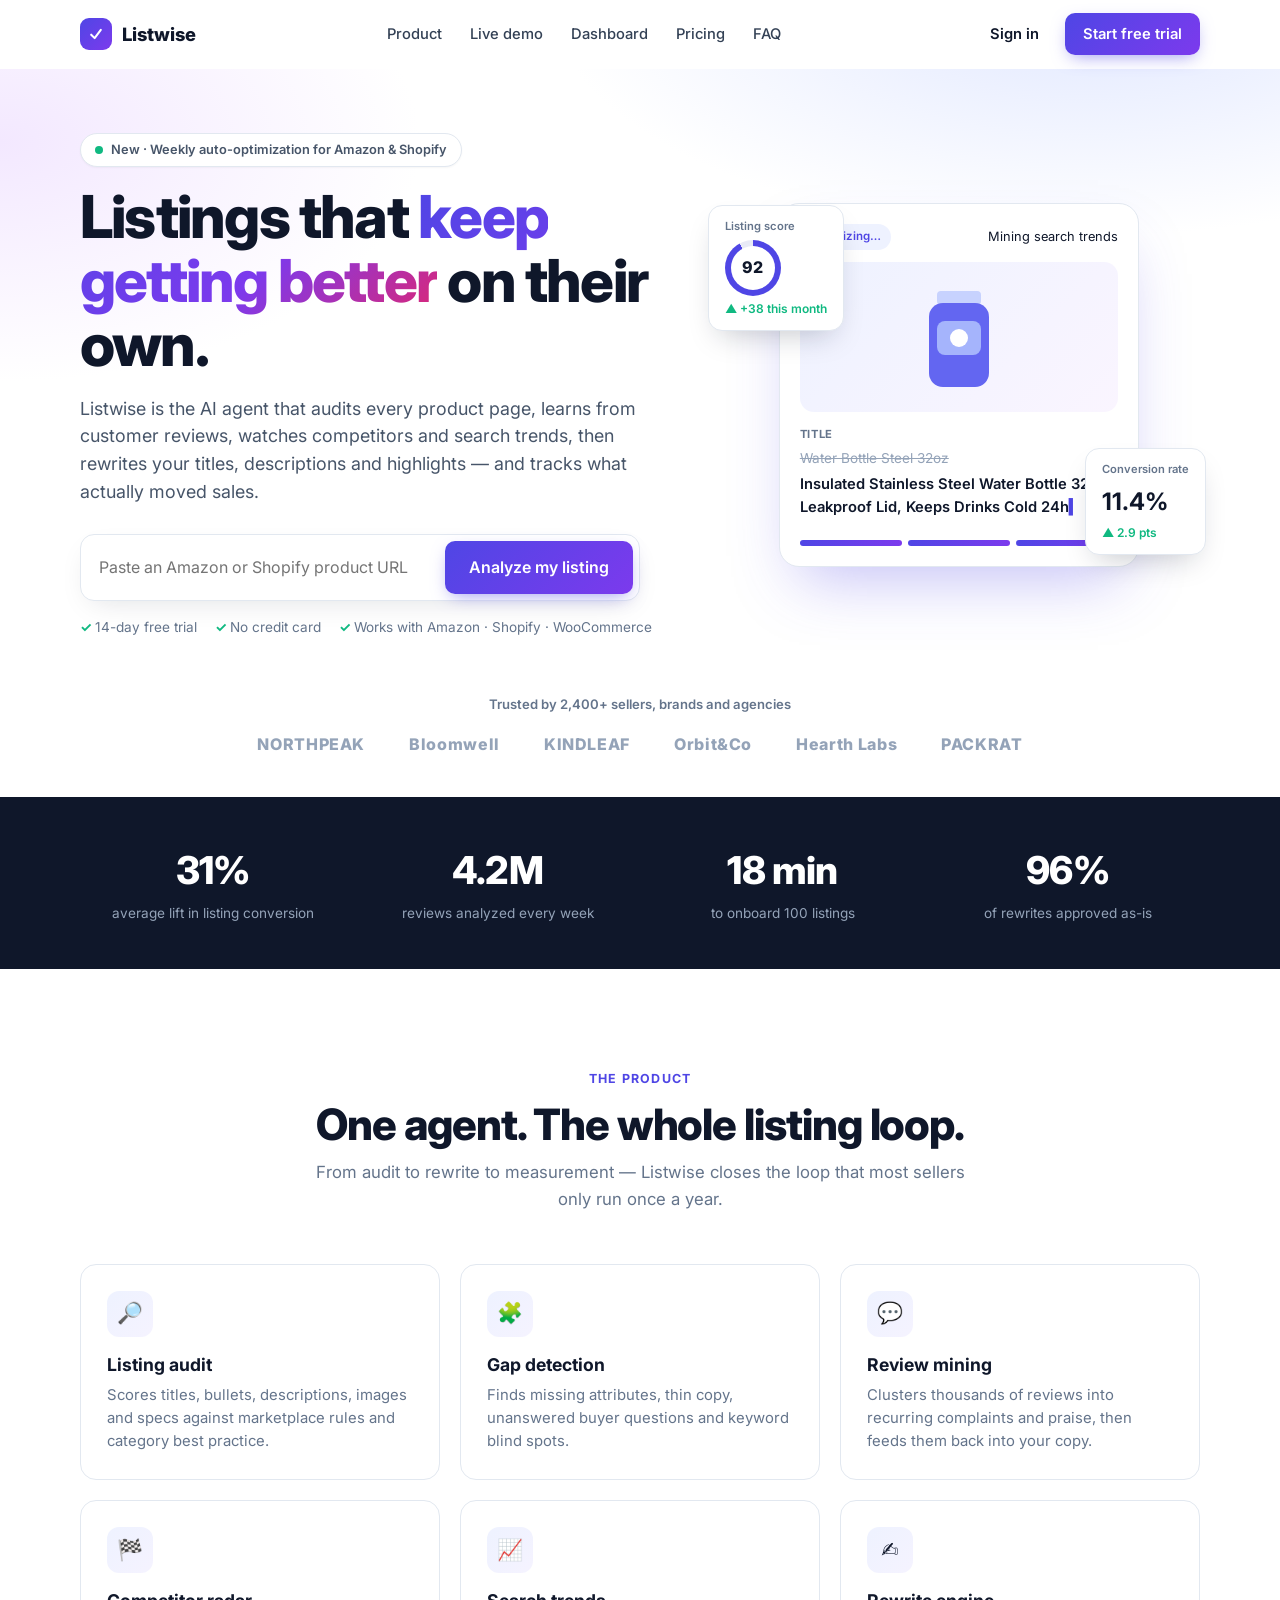
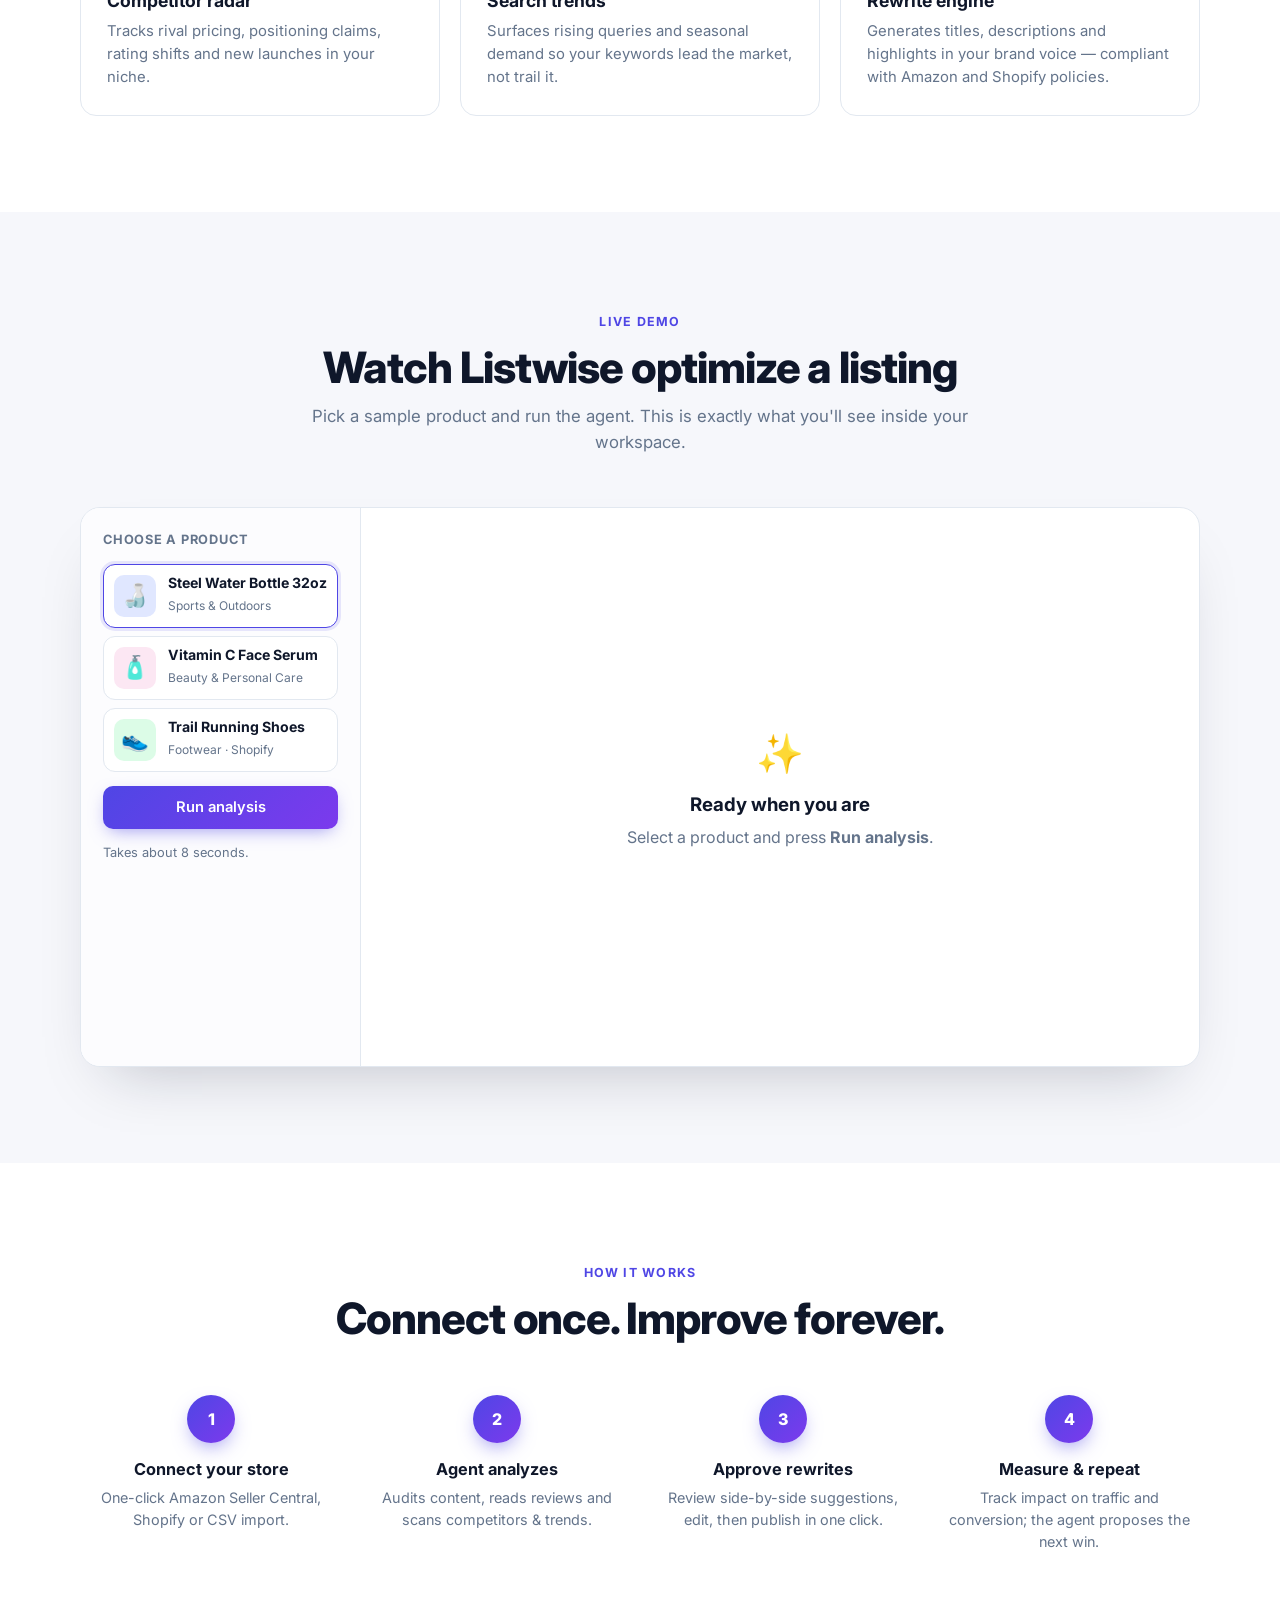
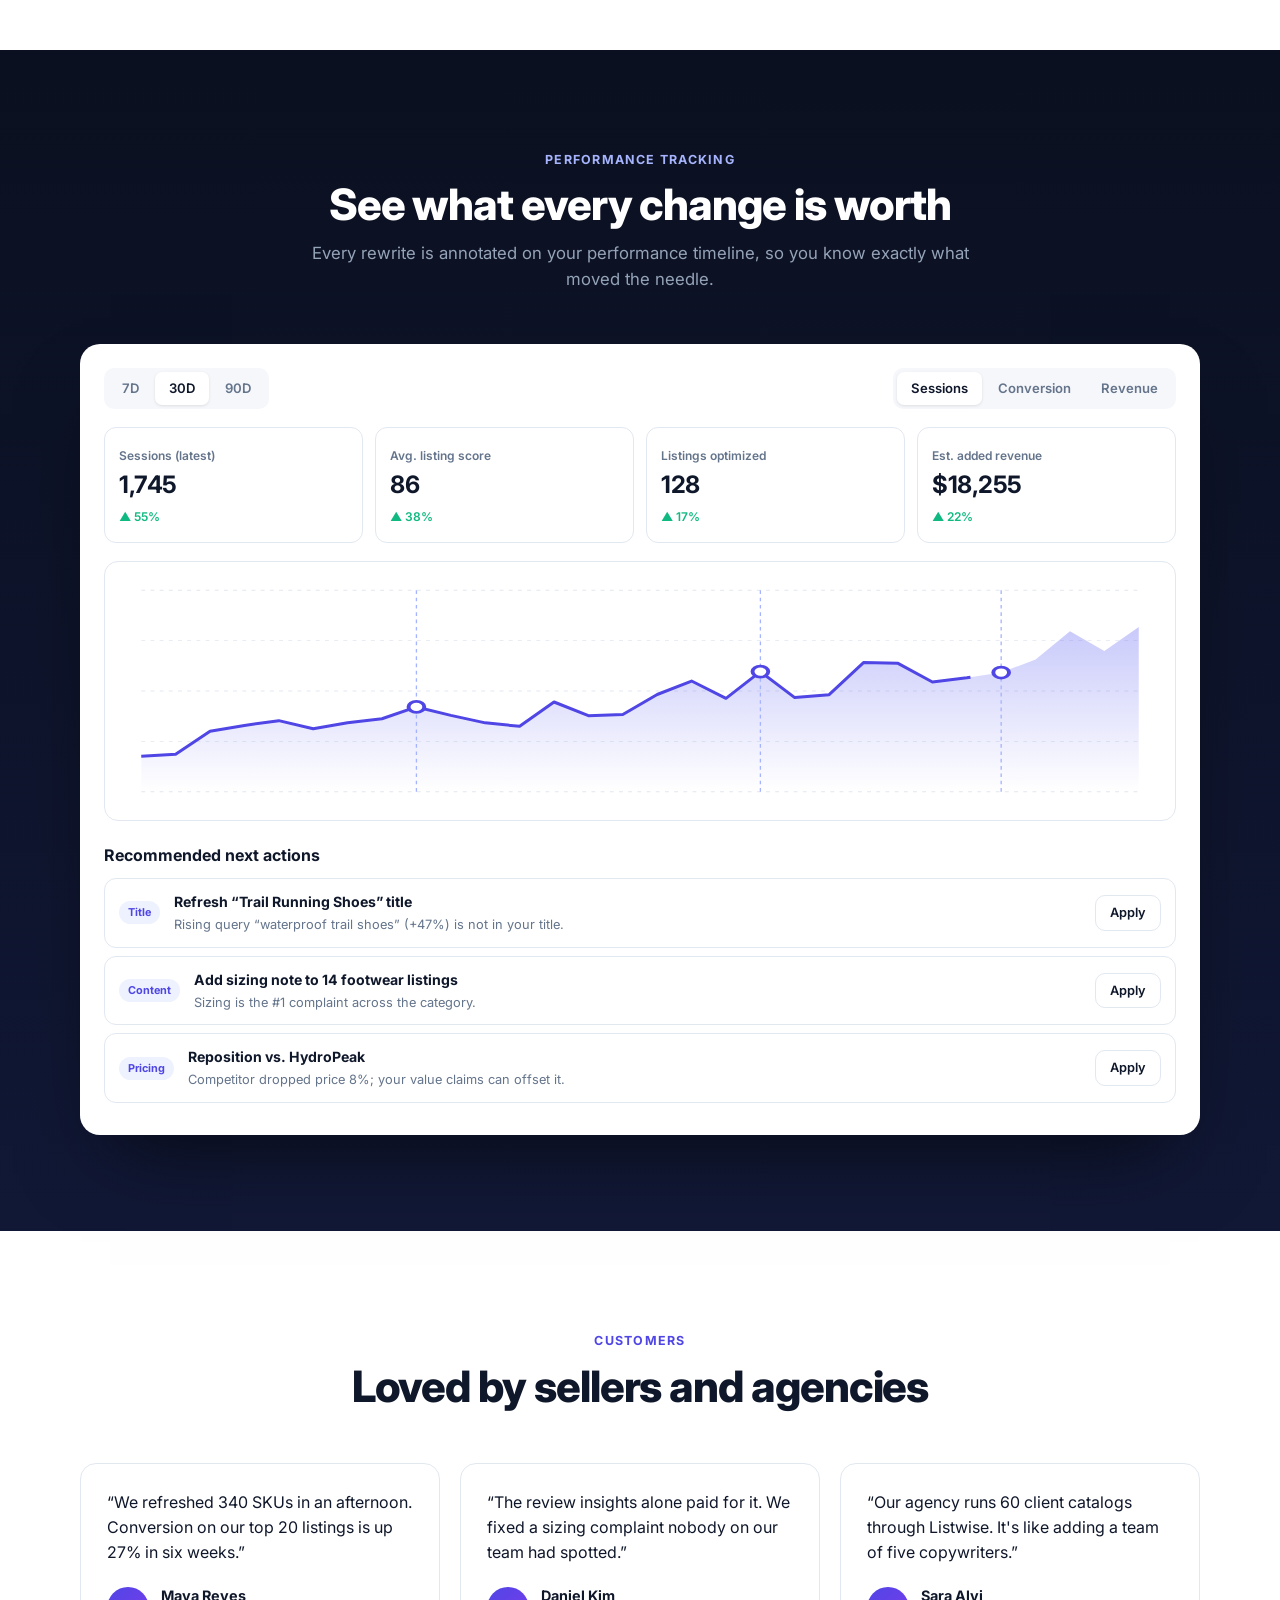
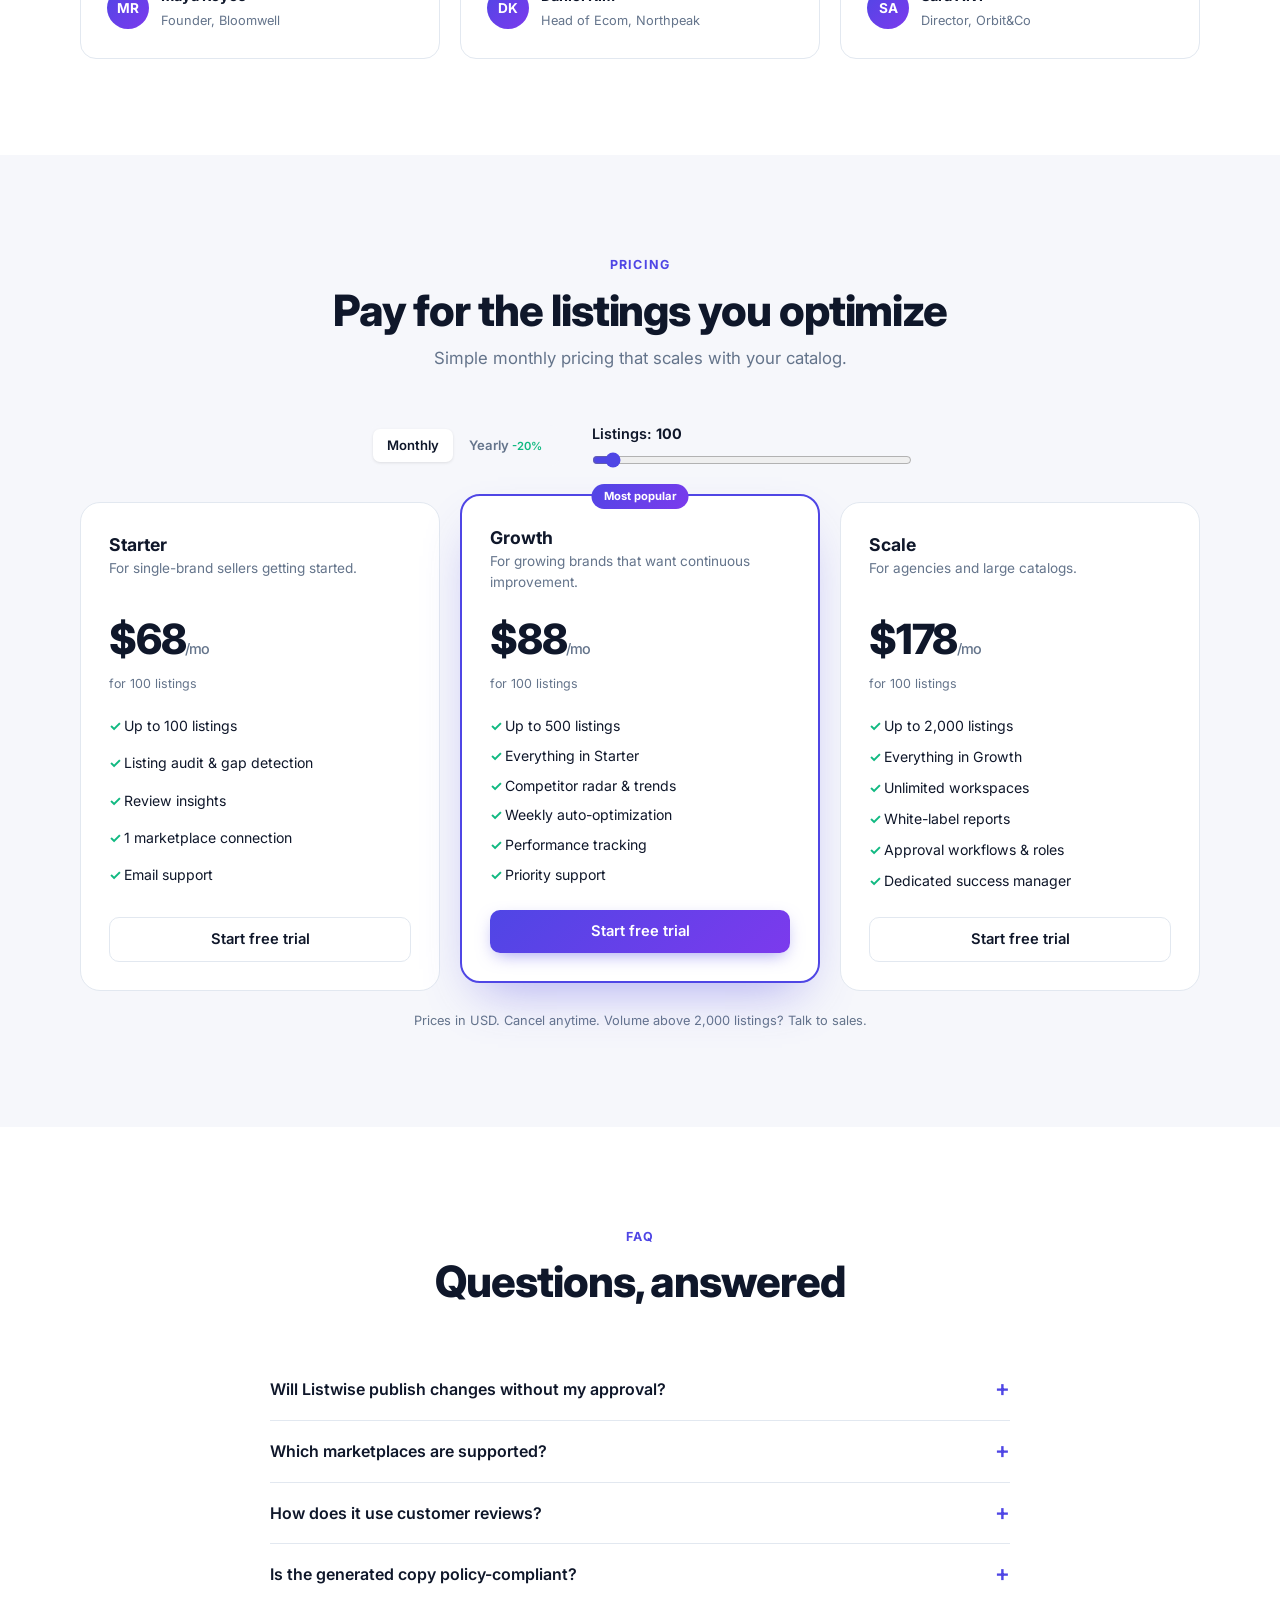
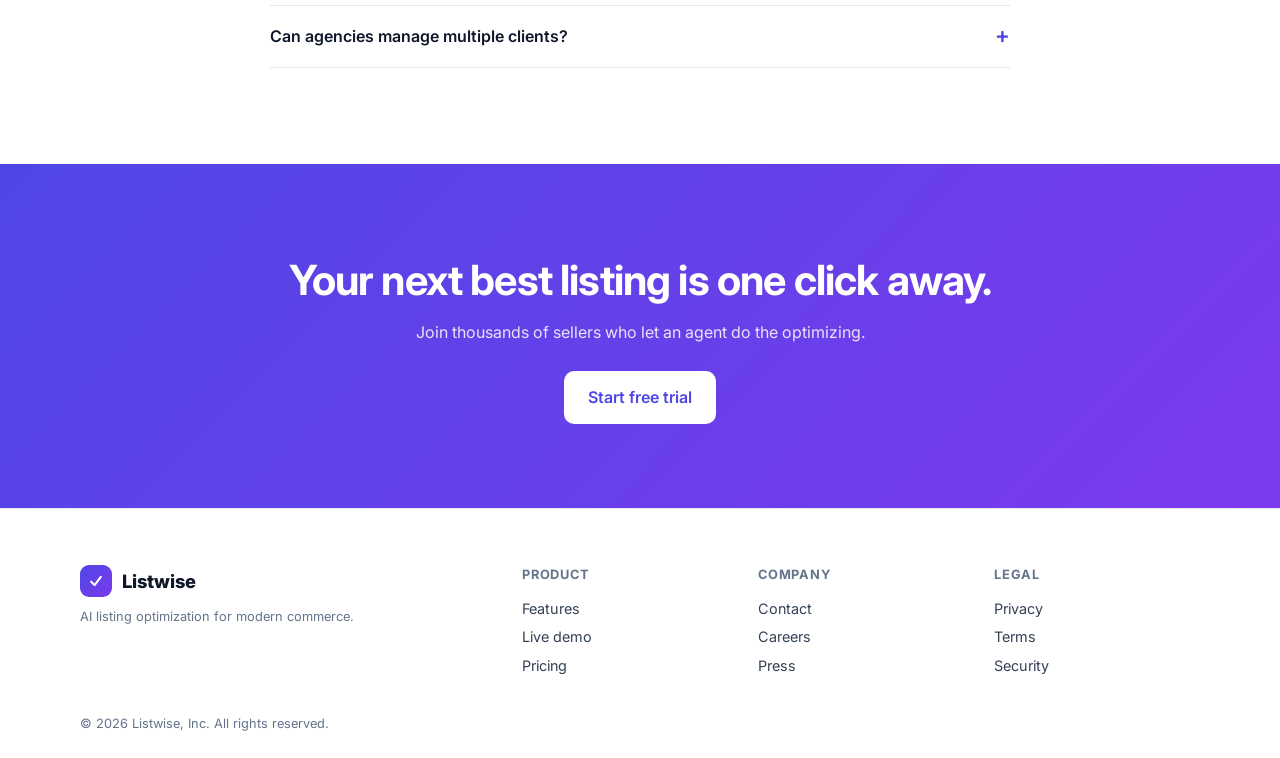
==== commit b9dca6c6: "Redesign workspace with SVG icon set, revenue impact and agent activity Replaces emoji with a consis" ====
--- a/workspace.html
+++ b/workspace.html
@@ -13,66 +13,93 @@
 <div class="shell">
   <aside class="side" id="side">
     <a href="workspace.html" class="brand"><span class="logo"><svg viewBox="0 0 32 32" width="22" height="22"><path d="M9 17l5 5 9-12" stroke="#fff" stroke-width="3" fill="none" stroke-linecap="round" stroke-linejoin="round"/></svg></span>Listwise</a>
+    <div class="store"><span class="sdot"></span><div><b>Demo Store</b><small>Amazon · Shopify</small></div></div>
     <nav id="menu">
-      <button class="on" data-v="overview">📊 Overview</button>
-      <button data-v="listings">📦 Listings</button>
-      <button data-v="insights">💡 Insights</button>
-      <button data-v="queue">✅ Approval queue <em id="qbadge">0</em></button>
-      <button data-v="settings">⚙️ Settings</button>
+      <small class="grp">Workspace</small>
+      <button class="on" data-v="overview"><i data-ic="grid"></i>Overview</button>
+      <button data-v="listings"><i data-ic="box"></i>Listings</button>
+      <button data-v="insights"><i data-ic="bulb"></i>Insights</button>
+      <button data-v="queue"><i data-ic="check"></i>Approval queue <em id="qbadge">0</em></button>
+      <small class="grp">Account</small>
+      <button data-v="settings"><i data-ic="sliders"></i>Settings</button>
     </nav>
     <div class="side-foot">
-      <div class="trial"><b id="trialDays">14 days left</b><span>on your free trial</span><i><u style="width:7%"></u></i><button class="btn primary block" id="upg">Upgrade plan</button></div>
-      <a href="index.html" class="back">← Back to website</a>
+      <div class="trial"><div class="trow"><b id="trialDays">14 days left</b><i data-ic="bolt"></i></div><span>Free trial · Growth plan</span><div class="tbar"><u></u></div><button class="btn primary block" id="upg">Upgrade plan</button></div>
+      <a href="index.html" class="back"><i data-ic="back"></i>Back to website</a>
     </div>
   </aside>
 
   <div class="main">
     <header class="top">
       <button class="burger" id="sb" aria-label="Menu"><span></span><span></span></button>
-      <h1 id="vt">Overview</h1>
+      <div class="crumb"><small>Listwise</small><h1 id="vt">Overview</h1></div>
       <div class="top-r">
-        <button class="btn out" id="syncBtn">⟳ Sync store</button>
-        <div class="user" id="user"><i id="av">U</i><span id="em"></span><div class="dd" id="dd" hidden><button id="out">Sign out</button></div></div>
+        <span class="live"><i></i>Agent active</span>
+        <button class="btn out" id="syncBtn"><i data-ic="refresh"></i>Sync store</button>
+        <div class="user" id="user"><i id="av">U</i><span id="em"></span><div class="dd" id="dd" hidden><button id="out"><i data-ic="logout"></i>Sign out</button></div></div>
       </div>
     </header>
 
+    <!-- OVERVIEW -->
     <section class="view on" id="v-overview">
-      <div class="welcome" id="welcome">
-        <div><h2>Welcome to Listwise 👋</h2><p>We loaded a sample catalog so you can explore. Optimize a listing to see it in action.</p></div>
-        <div class="wbtns"><button class="btn light" id="tour">Optimize first listing</button><button class="x2" id="wx" aria-label="Dismiss">×</button></div>
+      <div class="hello">
+        <div><h2 id="greet">Good afternoon</h2><p id="sub"></p></div>
+        <button class="btn primary" id="tour"><i data-ic="sparkles"></i>Optimize top opportunity</button>
       </div>
       <div class="kpis" id="kpis"></div>
-      <div class="two">
-        <div class="panel"><div class="ph"><h3>Sessions &amp; conversion</h3><div class="seg" id="rng"><button data-r="7">7D</button><button class="on" data-r="30">30D</button></div></div><div class="chart-wrap" style="height:240px"><svg id="chart" viewBox="0 0 800 240" preserveAspectRatio="none"></svg></div></div>
-        <div class="panel"><div class="ph"><h3>Next best actions</h3></div><div id="next"></div></div>
+      <div class="grid2">
+        <div class="panel">
+          <div class="ph"><div><h3>Performance</h3><small>Published changes are marked on the timeline</small></div>
+            <div class="ctl"><div class="seg" id="mt"><button class="on" data-m="revenue">Revenue</button><button data-m="sessions">Sessions</button><button data-m="conv">Conversion</button></div><div class="seg" id="rng"><button data-r="7">7D</button><button class="on" data-r="30">30D</button><button data-r="90">90D</button></div></div></div>
+          <div class="chart-wrap" style="height:260px"><svg id="chart" viewBox="0 0 800 260" preserveAspectRatio="none"></svg><div class="tip" id="tip" hidden></div></div>
+        </div>
+        <div class="panel">
+          <div class="ph"><h3>Catalog health</h3><small id="hcount"></small></div>
+          <div class="donut-row"><div class="donut" id="donut"><b id="davg">0</b><small>avg score</small></div><ul class="legend" id="legend"></ul></div>
+          <div class="ph" style="margin-top:20px"><h3>Agent activity</h3></div>
+          <div class="feed" id="feed"></div>
+        </div>
+      </div>
+      <div class="grid2 b">
+        <div class="panel flush"><div class="ph pad"><div><h3>Top opportunities</h3><small>Ranked by estimated monthly revenue impact</small></div><button class="btn out sm" data-go="listings">View all</button></div><div id="opps"></div></div>
+        <div class="panel"><div class="ph"><div><h3>Recent wins</h3><small>Before vs. after publishing</small></div></div><div id="wins"></div></div>
       </div>
     </section>
 
+    <!-- LISTINGS -->
     <section class="view" id="v-listings">
-      <div class="toolbar"><input id="q" placeholder="Search listings…"><select id="flt"><option value="all">All</option><option value="low">Needs work (&lt;60)</option><option value="done">Optimized</option></select><button class="btn primary" id="optAll">Optimize all low-score</button></div>
-      <div class="panel flush"><table class="tbl"><thead><tr><th>Product</th><th>Channel</th><th>Score</th><th>Status</th><th></th></tr></thead><tbody id="rows"></tbody></table></div>
+      <div class="toolbar"><div class="sbox"><i data-ic="search"></i><input id="q" placeholder="Search listings or SKU…"></div>
+        <div class="seg" id="flt"><button class="on" data-f="all">All</button><button data-f="todo">Needs work</button><button data-f="pend">In queue</button><button data-f="ok">Optimized</button></div>
+        <button class="btn primary" id="optAll"><i data-ic="sparkles"></i>Optimize all low-score</button></div>
+      <div class="panel flush"><div class="tw"><table class="tbl"><thead><tr><th>Product</th><th>Channel</th><th>Health</th><th>Top issue</th><th>Est. impact</th><th>Status</th><th></th></tr></thead><tbody id="rows"></tbody></table></div></div>
     </section>
 
+    <!-- INSIGHTS -->
     <section class="view" id="v-insights">
-      <div class="two">
-        <div class="panel"><div class="ph"><h3>Top customer complaints</h3></div><div id="complaints" class="themes"></div></div>
-        <div class="panel"><div class="ph"><h3>Rising search terms</h3></div><div id="trends" class="kws"></div><div class="ph" style="margin-top:22px"><h3>Competitor moves</h3></div><div id="moves"></div></div>
+      <div class="kpis k3" id="ikpis"></div>
+      <div class="grid2">
+        <div class="panel"><div class="ph"><div><h3>What customers complain about</h3><small>Clustered from 4,812 reviews</small></div></div><div id="complaints"></div></div>
+        <div class="panel"><div class="ph"><div><h3>Competitor tracker</h3><small>Last 7 days</small></div></div><div id="comps"></div></div>
       </div>
+      <div class="panel flush" style="margin-top:20px"><div class="ph pad"><div><h3>Keyword opportunities</h3><small>Rising search terms where you are not yet ranking</small></div></div><div class="tw"><table class="tbl"><thead><tr><th>Keyword</th><th>Monthly searches</th><th>Trend</th><th>Competition</th><th>Your coverage</th><th></th></tr></thead><tbody id="kwrows"></tbody></table></div></div>
     </section>
 
-    <section class="view" id="v-queue">
-      <div id="queueList"></div>
-    </section>
+    <!-- QUEUE -->
+    <section class="view" id="v-queue"><div id="queueList"></div></section>
 
+    <!-- SETTINGS -->
     <section class="view" id="v-settings">
-      <div class="panel" style="max-width:640px">
-        <div class="ph"><h3>Connections</h3></div>
-        <div class="conn"><span>🛒 Amazon Seller Central</span><button class="btn out" data-c="Amazon">Connect</button></div>
-        <div class="conn"><span>🛍️ Shopify</span><button class="btn out" data-c="Shopify">Connect</button></div>
-        <div class="conn"><span>🧾 CSV import</span><button class="btn out" data-c="CSV">Upload</button></div>
-        <div class="ph" style="margin-top:24px"><h3>Preferences</h3></div>
-        <label class="tg"><input type="checkbox" id="auto"> Weekly auto-optimization (requires approval)</label>
-        <label class="tg"><input type="checkbox" id="mail" checked> Email me when new insights are found</label>
+      <div class="grid2 b2">
+        <div class="panel"><div class="ph"><h3>Store connections</h3></div>
+          <div class="conn"><span class="ci amz">A</span><div><b>Amazon Seller Central</b><small>US marketplace</small></div><button class="btn out sm" data-c="Amazon">Connect</button></div>
+          <div class="conn"><span class="ci shp">S</span><div><b>Shopify</b><small>demo-store.myshopify.com</small></div><button class="btn out sm" data-c="Shopify">Connect</button></div>
+          <div class="conn"><span class="ci csv"><i data-ic="upload"></i></span><div><b>CSV import</b><small>Any other marketplace</small></div><button class="btn out sm" data-c="CSV">Upload</button></div>
+        </div>
+        <div class="panel"><div class="ph"><h3>Agent preferences</h3></div>
+          <label class="tg"><input type="checkbox" id="auto"><div><b>Weekly auto-optimization</b><small>Agent drafts rewrites every Monday. You still approve.</small></div></label>
+          <label class="tg"><input type="checkbox" id="mail" checked><div><b>Email me about new insights</b><small>Competitor moves and trend spikes.</small></div></label>
+          <label class="tg"><input type="checkbox" id="voice" checked><div><b>Keep my brand voice</b><small>Learns tone from your best-performing listings.</small></div></label>
+        </div>
       </div>
     </section>
   </div>
--- a/workspace.css
+++ b/workspace.css
@@ -1,61 +1,137 @@
-body.ws{background:#f6f7fb}
-.shell{display:grid;grid-template-columns:240px 1fr;min-height:100vh}
-.side{background:#fff;border-right:1px solid var(--line);padding:20px 14px;display:flex;flex-direction:column;gap:22px;position:sticky;top:0;height:100vh}
+body.ws{background:#f4f5fa}
+.ic{width:18px;height:18px;stroke:currentColor;fill:none;stroke-width:1.9;stroke-linecap:round;stroke-linejoin:round;flex:none;display:block}
+i[data-ic]{display:inline-flex}
+.shell{display:grid;grid-template-columns:248px 1fr;min-height:100vh}
+.side{background:#fff;border-right:1px solid var(--line);padding:20px 14px;display:flex;flex-direction:column;gap:18px;position:sticky;top:0;height:100vh}
 .side .brand{padding:0 8px}
-#menu{display:grid;gap:4px}
-#menu button{text-align:left;padding:10px 12px;border-radius:10px;font-weight:600;font-size:.9rem;color:#475569;display:flex;gap:8px;align-items:center}
+.store{display:flex;gap:10px;align-items:center;background:var(--tint);border-radius:12px;padding:10px 12px}
+.store b{display:block;font-size:.85rem;line-height:1.2}.store small{font-size:.72rem;color:var(--mut)}
+.sdot{width:10px;height:10px;border-radius:50%;background:var(--ok);box-shadow:0 0 0 4px rgba(16,185,129,.18)}
+#menu{display:grid;gap:3px}
+.grp{font-size:.68rem;font-weight:700;text-transform:uppercase;letter-spacing:.08em;color:#94a3b8;padding:10px 12px 4px}
+#menu button{text-align:left;padding:9px 12px;border-radius:10px;font-weight:600;font-size:.88rem;color:#475569;display:flex;gap:11px;align-items:center;transition:.15s}
 #menu button:hover{background:var(--tint)}
 #menu button.on{background:#eef2ff;color:var(--pri)}
-#menu em{margin-left:auto;background:var(--pri);color:#fff;font-style:normal;font-size:.7rem;border-radius:99px;padding:1px 8px;display:none}
+#menu em{margin-left:auto;background:var(--pri);color:#fff;font-style:normal;font-size:.68rem;border-radius:99px;padding:1px 8px;display:none}
 .side-foot{margin-top:auto;display:grid;gap:12px}
-.trial{background:linear-gradient(135deg,#eef2ff,#faf5ff);border-radius:14px;padding:14px;display:grid;gap:4px;font-size:.8rem}
-.trial span{color:var(--mut)}.trial i{display:block;height:5px;background:#fff;border-radius:9px;overflow:hidden;margin:6px 0 8px}.trial u{display:block;height:100%;background:var(--pri)}
-.back{font-size:.82rem;color:var(--mut);padding:0 8px}
+.trial{background:linear-gradient(135deg,#eef2ff,#f5f0ff);border-radius:14px;padding:14px;display:grid;gap:4px;font-size:.78rem}
+.trow{display:flex;justify-content:space-between;align-items:center;color:var(--pri);font-size:.9rem}
+.trial>span{color:var(--mut)}.tbar{height:5px;background:#fff;border-radius:9px;overflow:hidden;margin:6px 0 8px}.tbar u{display:block;height:100%;background:linear-gradient(90deg,var(--pri),var(--pri2))}
+.back{font-size:.82rem;color:var(--mut);padding:0 8px;display:flex;gap:6px;align-items:center}
 .main{min-width:0}
-.top{height:68px;background:#fff;border-bottom:1px solid var(--line);display:flex;align-items:center;gap:14px;padding:0 24px;position:sticky;top:0;z-index:20}
-.top h1{font-size:1.2rem;margin:0;letter-spacing:-.01em}
+.top{height:68px;background:rgba(255,255,255,.9);backdrop-filter:blur(10px);border-bottom:1px solid var(--line);display:flex;align-items:center;gap:14px;padding:0 28px;position:sticky;top:0;z-index:20}
+.crumb small{font-size:.7rem;color:var(--mut);font-weight:600;text-transform:uppercase;letter-spacing:.06em}
+.top h1{font-size:1.15rem;margin:0;letter-spacing:-.01em;line-height:1.2}
 .top-r{margin-left:auto;display:flex;gap:12px;align-items:center}
-.user{position:relative;display:flex;align-items:center;gap:8px;cursor:pointer;font-size:.85rem;font-weight:600}
-.user i{width:34px;height:34px;border-radius:50%;background:linear-gradient(135deg,var(--pri),var(--pri2));color:#fff;display:grid;place-items:center;font-style:normal;font-weight:700}
-.dd{position:absolute;right:0;top:44px;background:#fff;border:1px solid var(--line);border-radius:10px;box-shadow:0 14px 30px rgba(0,0,0,.12);padding:6px;min-width:140px}
-.dd button{padding:8px 12px;width:100%;text-align:left;border-radius:8px;font-size:.85rem}.dd button:hover{background:var(--tint)}
-.view{display:none;padding:24px;animation:fade .3s}.view.on{display:block}
-.welcome{background:linear-gradient(135deg,var(--pri),var(--pri2));color:#fff;border-radius:16px;padding:22px 24px;display:flex;justify-content:space-between;gap:16px;align-items:center;margin-bottom:20px;flex-wrap:wrap}
-.welcome h2{font-size:1.2rem}.welcome p{opacity:.85;font-size:.9rem}
-.wbtns{display:flex;align-items:center;gap:8px}.x2{font-size:1.6rem;color:#fff;opacity:.7}
-.view .kpis{margin-bottom:20px}
-.two{display:grid;grid-template-columns:1.5fr 1fr;gap:20px}
+.top .btn{padding:8px 14px;font-size:.84rem}
+.live{display:flex;gap:7px;align-items:center;font-size:.78rem;font-weight:600;color:#047857;background:#d1fae5;padding:5px 12px;border-radius:99px}
+.live i{width:7px;height:7px;border-radius:50%;background:var(--ok);animation:pulse 2s infinite}
+.user{position:relative;display:flex;align-items:center;gap:8px;cursor:pointer;font-size:.84rem;font-weight:600}
+.user>i{width:34px;height:34px;border-radius:50%;background:linear-gradient(135deg,var(--pri),var(--pri2));color:#fff;display:grid;place-items:center;font-style:normal;font-weight:700}
+.dd{position:absolute;right:0;top:44px;background:#fff;border:1px solid var(--line);border-radius:10px;box-shadow:0 14px 30px rgba(0,0,0,.12);padding:6px;min-width:150px}
+.dd button{padding:8px 12px;width:100%;text-align:left;border-radius:8px;font-size:.85rem;display:flex;gap:8px;align-items:center}.dd button:hover{background:var(--tint)}
+.view{display:none;padding:26px 28px 40px;animation:fade .3s}.view.on{display:block}
+.hello{display:flex;justify-content:space-between;gap:16px;align-items:center;margin-bottom:20px;flex-wrap:wrap}
+.hello h2{font-size:1.5rem;letter-spacing:-.02em}.hello p{color:var(--mut);font-size:.92rem}.hello p b{color:var(--ink)}
+.hello .btn{gap:8px}
+.view .kpis{grid-template-columns:repeat(4,1fr);margin-bottom:20px;gap:16px}
+.kpis.k3{grid-template-columns:repeat(3,1fr)}
+.view .kpi{background:#fff;border:1px solid var(--line);border-radius:16px;padding:18px;display:grid;gap:4px;position:relative;overflow:hidden}
+.kh{display:flex;justify-content:space-between;align-items:center}
+.kico{width:38px;height:38px;border-radius:11px;display:grid;place-items:center;background:var(--bg2,#eef2ff);color:var(--fg2,var(--pri))}
+.kpi small{color:var(--mut);font-size:.78rem;font-weight:600}
+.kpi b{font-size:1.7rem;letter-spacing:-.025em;line-height:1.1;margin-top:8px}
+.kf{display:flex;align-items:flex-end;justify-content:space-between;gap:8px}
+.dl{font-size:.76rem;font-weight:700;color:#047857;background:#d1fae5;padding:2px 8px;border-radius:99px;display:inline-flex;gap:3px;align-items:center}
+.dl .ic{width:12px;height:12px;stroke-width:2.6}
+.kf svg.sp{width:84px;height:30px}
+.grid2{display:grid;grid-template-columns:1.6fr 1fr;gap:20px;margin-bottom:20px}
+.grid2.b{grid-template-columns:1.4fr 1fr}.grid2.b2{grid-template-columns:1fr 1fr}
 .panel{background:#fff;border:1px solid var(--line);border-radius:16px;padding:20px;min-width:0}
-.panel.flush{padding:0;overflow-x:auto}
-.ph{display:flex;justify-content:space-between;align-items:center;margin-bottom:14px}.ph h3{font-size:1rem}
-.toolbar{display:flex;gap:10px;margin-bottom:14px;flex-wrap:wrap}
-.toolbar input,.toolbar select{font:inherit;padding:9px 12px;border:1px solid var(--line);border-radius:10px;background:#fff;outline:0}
-.toolbar input{flex:1;min-width:180px}
-.tbl{width:100%;border-collapse:collapse;font-size:.88rem}
-.tbl th{text-align:left;font-size:.72rem;text-transform:uppercase;letter-spacing:.05em;color:var(--mut);padding:12px 16px;border-bottom:1px solid var(--line)}
-.tbl td{padding:12px 16px;border-bottom:1px solid var(--line);vertical-align:middle}
-.tbl tr:last-child td{border:0}
-.pn{display:flex;gap:10px;align-items:center;font-weight:600}.pn i{width:36px;height:36px;border-radius:9px;display:grid;place-items:center;font-style:normal;flex:none}
-.sc{display:inline-block;min-width:36px;text-align:center;padding:3px 10px;border-radius:99px;font-weight:700;font-size:.8rem;color:#fff}
-.st-b{font-size:.75rem;font-weight:700;padding:3px 10px;border-radius:99px}
-.st-b.todo{background:#fee2e2;color:#b91c1c}.st-b.pend{background:#fef3c7;color:#b45309}.st-b.ok{background:#d1fae5;color:#047857}.st-b.run{background:#e0e7ff;color:var(--pri)}
-.btn.sm{padding:6px 12px;font-size:.8rem}
-.conn{display:flex;justify-content:space-between;align-items:center;padding:12px 0;border-bottom:1px solid var(--line);font-weight:600;font-size:.92rem}
-.tg{display:flex;gap:10px;padding:8px 0;font-size:.9rem}
+.panel.flush{padding:0;overflow:hidden}
+.ph{display:flex;justify-content:space-between;align-items:flex-start;gap:12px;margin-bottom:14px;flex-wrap:wrap}
+.ph.pad{padding:20px 20px 0}
+.ph h3{font-size:1rem}.ph small{color:var(--mut);font-size:.78rem}
+.ctl{display:flex;gap:8px;flex-wrap:wrap}
+.panel .seg button{padding:5px 11px;font-size:.78rem}
+.donut-row{display:flex;gap:20px;align-items:center}
+.donut{--a:0;--b:0;width:112px;height:112px;border-radius:50%;background:conic-gradient(#10b981 calc(var(--a)*1%),#f59e0b 0 calc((var(--a) + var(--b))*1%),#ef4444 0);display:grid;place-content:center;text-align:center;position:relative;flex:none}
+.donut:before{content:"";position:absolute;inset:12px;background:#fff;border-radius:50%}
+.donut b,.donut small{position:relative;line-height:1.1}.donut b{font-size:1.7rem}.donut small{font-size:.65rem;color:var(--mut)}
+.legend{list-style:none;display:grid;gap:8px;font-size:.83rem;flex:1}
+.legend li{display:flex;align-items:center;gap:8px}.legend i{width:9px;height:9px;border-radius:3px}.legend b{margin-left:auto}
+.feed{display:grid;gap:0;max-height:260px;overflow:auto}
+.fi{display:flex;gap:11px;padding:10px 0;border-bottom:1px solid var(--line);font-size:.83rem}
+.fi:last-child{border:0}
+.fi .fico{width:30px;height:30px;border-radius:9px;display:grid;place-items:center;flex:none}
+.fi .fico .ic{width:15px;height:15px}
+.fi b{display:block;font-weight:600}.fi small{color:var(--mut);font-size:.74rem}
+.t-ind{background:#eef2ff;color:var(--pri)}.t-grn{background:#d1fae5;color:#047857}.t-amb{background:#fef3c7;color:#b45309}.t-red{background:#fee2e2;color:#b91c1c}.t-blu{background:#dbeafe;color:#1d4ed8}
+.opp{display:grid;grid-template-columns:1fr auto auto;gap:16px;align-items:center;padding:14px 20px;border-top:1px solid var(--line)}
+.opp .why{font-size:.78rem;color:var(--mut)}
+.money{font-weight:800;color:#047857;font-size:.95rem;text-align:right}.money small{display:block;font-weight:500;color:var(--mut);font-size:.68rem}
+.pn{display:flex;gap:12px;align-items:center;font-weight:600;font-size:.88rem;min-width:0}
+.pn small{display:block;color:var(--mut);font-weight:500;font-size:.74rem}
+.pt{width:40px;height:40px;border-radius:11px;display:grid;place-items:center;flex:none}
+.pt .ic{width:20px;height:20px}
+.win{padding:12px 0;border-bottom:1px solid var(--line)}.win:last-child{border:0}
+.win .wr{display:flex;gap:8px;margin-top:8px}
+.chip2{flex:1;background:var(--tint);border-radius:10px;padding:8px 10px;font-size:.72rem;color:var(--mut)}
+.chip2 b{display:block;color:var(--ink);font-size:.9rem}.chip2 b em{font-style:normal;color:#047857;font-size:.72rem;margin-left:4px}
+.toolbar{display:flex;gap:10px;margin-bottom:16px;flex-wrap:wrap;align-items:center}
+.sbox{flex:1;min-width:200px;display:flex;align-items:center;gap:8px;background:#fff;border:1px solid var(--line);border-radius:10px;padding:0 12px;color:var(--mut)}
+.sbox input{border:0;outline:0;font:inherit;padding:9px 0;width:100%;background:none;color:var(--ink)}
+.toolbar .seg{background:#e9ebf5}.toolbar .btn{gap:8px}
+.tw{overflow-x:auto}
+.tbl{width:100%;border-collapse:collapse;font-size:.86rem;min-width:760px}
+.tbl th{text-align:left;font-size:.7rem;text-transform:uppercase;letter-spacing:.06em;color:var(--mut);padding:12px 16px;border-bottom:1px solid var(--line);background:#fafbfe;font-weight:700}
+.tbl td{padding:13px 16px;border-bottom:1px solid var(--line);vertical-align:middle}
+.tbl tr:last-child td{border:0}.tbl tbody tr:hover{background:#fafbff}
+.hb{display:flex;align-items:center;gap:10px;min-width:120px}.hb i{flex:1;height:6px;background:#e8eaf3;border-radius:9px;overflow:hidden;display:block}.hb u{display:block;height:100%;border-radius:9px}.hb b{width:24px;font-size:.82rem}
+.chn{font-size:.72rem;font-weight:700;padding:3px 9px;border-radius:7px}.chn.amz{background:#fff4e0;color:#b45309}.chn.shp{background:#e6f6ec;color:#15803d}
+.st-b{font-size:.72rem;font-weight:700;padding:3px 10px;border-radius:99px;white-space:nowrap}
+.st-b.todo{background:#fee2e2;color:#b91c1c}.st-b.pend{background:#fef3c7;color:#b45309}.st-b.ok{background:#d1fae5;color:#047857}
+.iss{color:var(--mut);font-size:.8rem;max-width:230px}
+.btn.sm{padding:6px 12px;font-size:.78rem}
+.rv{margin-bottom:14px}.rv .rt{display:flex;justify-content:space-between;font-size:.85rem;font-weight:600;margin-bottom:5px}.rv .rt span{color:var(--mut);font-weight:500;font-size:.76rem}
+.rv i{display:block;height:8px;background:#eef0f7;border-radius:9px;overflow:hidden}.rv u{display:block;height:100%;background:linear-gradient(90deg,#fb923c,#ef4444);border-radius:9px}
+.rv p{font-size:.78rem;color:var(--mut);margin-top:5px;display:flex;justify-content:space-between;gap:8px;align-items:center}
+.cmp-i{display:flex;gap:12px;align-items:center;padding:11px 0;border-bottom:1px solid var(--line);font-size:.84rem}.cmp-i:last-child{border:0}
+.cmp-i .pn{flex:1}.cmp-i em{font-style:normal;font-weight:700;font-size:.78rem}
+.dn{color:#b91c1c}.upc{color:#047857}
+.pill2{font-size:.7rem;font-weight:700;padding:2px 9px;border-radius:99px}
+.qi{background:#fff;border:1px solid var(--line);border-radius:16px;padding:18px;margin-bottom:14px;display:flex;gap:16px;align-items:center;flex-wrap:wrap}
+.qi .pn{flex:1;min-width:220px}
+.empty2{text-align:center;color:var(--mut);padding:70px 0;background:#fff;border:1px dashed var(--line);border-radius:16px}
+.empty2 .eico{width:56px;height:56px;border-radius:50%;background:#d1fae5;color:#047857;display:grid;place-items:center;margin:0 auto 12px}.empty2 .eico .ic{width:26px;height:26px}
+.empty2 h3{color:var(--ink)}
+.conn{display:flex;gap:14px;align-items:center;padding:14px 0;border-bottom:1px solid var(--line)}.conn:last-child{border:0}
+.conn div{flex:1}.conn b{display:block;font-size:.9rem}.conn small{color:var(--mut);font-size:.78rem}
+.ci{width:40px;height:40px;border-radius:11px;display:grid;place-items:center;font-weight:800;color:#fff}
+.ci.amz{background:#f59e0b}.ci.shp{background:#16a34a}.ci.csv{background:#64748b}
+.tg{display:flex;gap:12px;padding:12px 0;border-bottom:1px solid var(--line);cursor:pointer;align-items:flex-start}.tg:last-child{border:0}
+.tg input{accent-color:var(--pri);width:18px;height:18px;margin-top:2px}.tg b{display:block;font-size:.9rem}.tg small{color:var(--mut);font-size:.78rem}
 .drawer{position:fixed;inset:0;z-index:90}
 .dback{position:absolute;inset:0;background:rgba(15,23,42,.45)}
-.dpanel{position:absolute;right:0;top:0;bottom:0;width:min(560px,100%);background:#fff;padding:28px;overflow:auto;animation:slide .25s;box-shadow:-20px 0 50px rgba(0,0,0,.15)}
+.dpanel{position:absolute;right:0;top:0;bottom:0;width:min(580px,100%);background:#fff;padding:28px;overflow:auto;animation:slide .25s;box-shadow:-20px 0 50px rgba(0,0,0,.15)}
 @keyframes slide{from{transform:translateX(40px);opacity:0}}
-.dpanel h3{font-size:1.2rem;margin-bottom:4px}.dpanel .x{position:absolute;right:16px;top:12px;font-size:1.8rem;color:var(--mut)}
-.qi{background:#fff;border:1px solid var(--line);border-radius:14px;padding:16px;margin-bottom:12px}
-.empty2{text-align:center;color:var(--mut);padding:60px 0}
-.mv{font-size:.85rem;padding:8px 0;border-bottom:1px solid var(--line)}
+.dpanel h3{font-size:1.25rem}.dpanel .x{position:absolute;right:16px;top:12px;font-size:1.8rem;color:var(--mut)}
+.dhead{display:flex;gap:14px;align-items:center;margin-bottom:18px}
+.dscore{display:flex;gap:10px;margin-bottom:18px}
+.dscore .chip2{text-align:center}
+.dpanel .progress{margin:30px 0}
+.dpanel ol{list-style:none;display:grid;gap:12px;margin-bottom:22px}
+.dpanel ol li{display:flex;gap:12px;align-items:center;color:#94a3b8;font-size:.92rem}
+.dpanel ol li:before{content:"";width:20px;height:20px;border-radius:50%;border:2px solid var(--line);flex:none}
+.dpanel ol li.run{color:var(--ink)}.dpanel ol li.run:before{border-color:var(--pri);border-top-color:transparent;animation:spin .8s linear infinite}
+.dpanel ol li.done{color:var(--ink)}.dpanel ol li.done:before{content:"✓";background:var(--ok);border-color:var(--ok);color:#fff;font-size:.7rem;display:grid;place-items:center;font-weight:700}
+@media(max-width:1100px){.view .kpis{grid-template-columns:1fr 1fr}.grid2,.grid2.b,.grid2.b2{grid-template-columns:1fr}}
 @media(max-width:900px){
   .shell{grid-template-columns:1fr}
-  .side{position:fixed;left:0;top:0;z-index:60;width:250px;transform:translateX(-100%);transition:.25s}
+  .side{position:fixed;left:0;top:0;z-index:60;width:256px;transform:translateX(-100%);transition:.25s}
   .side.open{transform:none;box-shadow:0 0 0 100vmax rgba(15,23,42,.4)}
-  .two{grid-template-columns:1fr}
-  .top .burger{display:flex}
-  #em{display:none}
-  .view .kpis{grid-template-columns:1fr 1fr}
+  .top{padding:0 16px}.top .burger{display:flex}
+  #em,.live{display:none}.view{padding:20px 16px 40px}
+  .opp{grid-template-columns:1fr auto}.opp .money{display:none}
 }
+@media(max-width:560px){.view .kpis,.kpis.k3{grid-template-columns:1fr}.donut-row{flex-direction:column;align-items:flex-start}}
